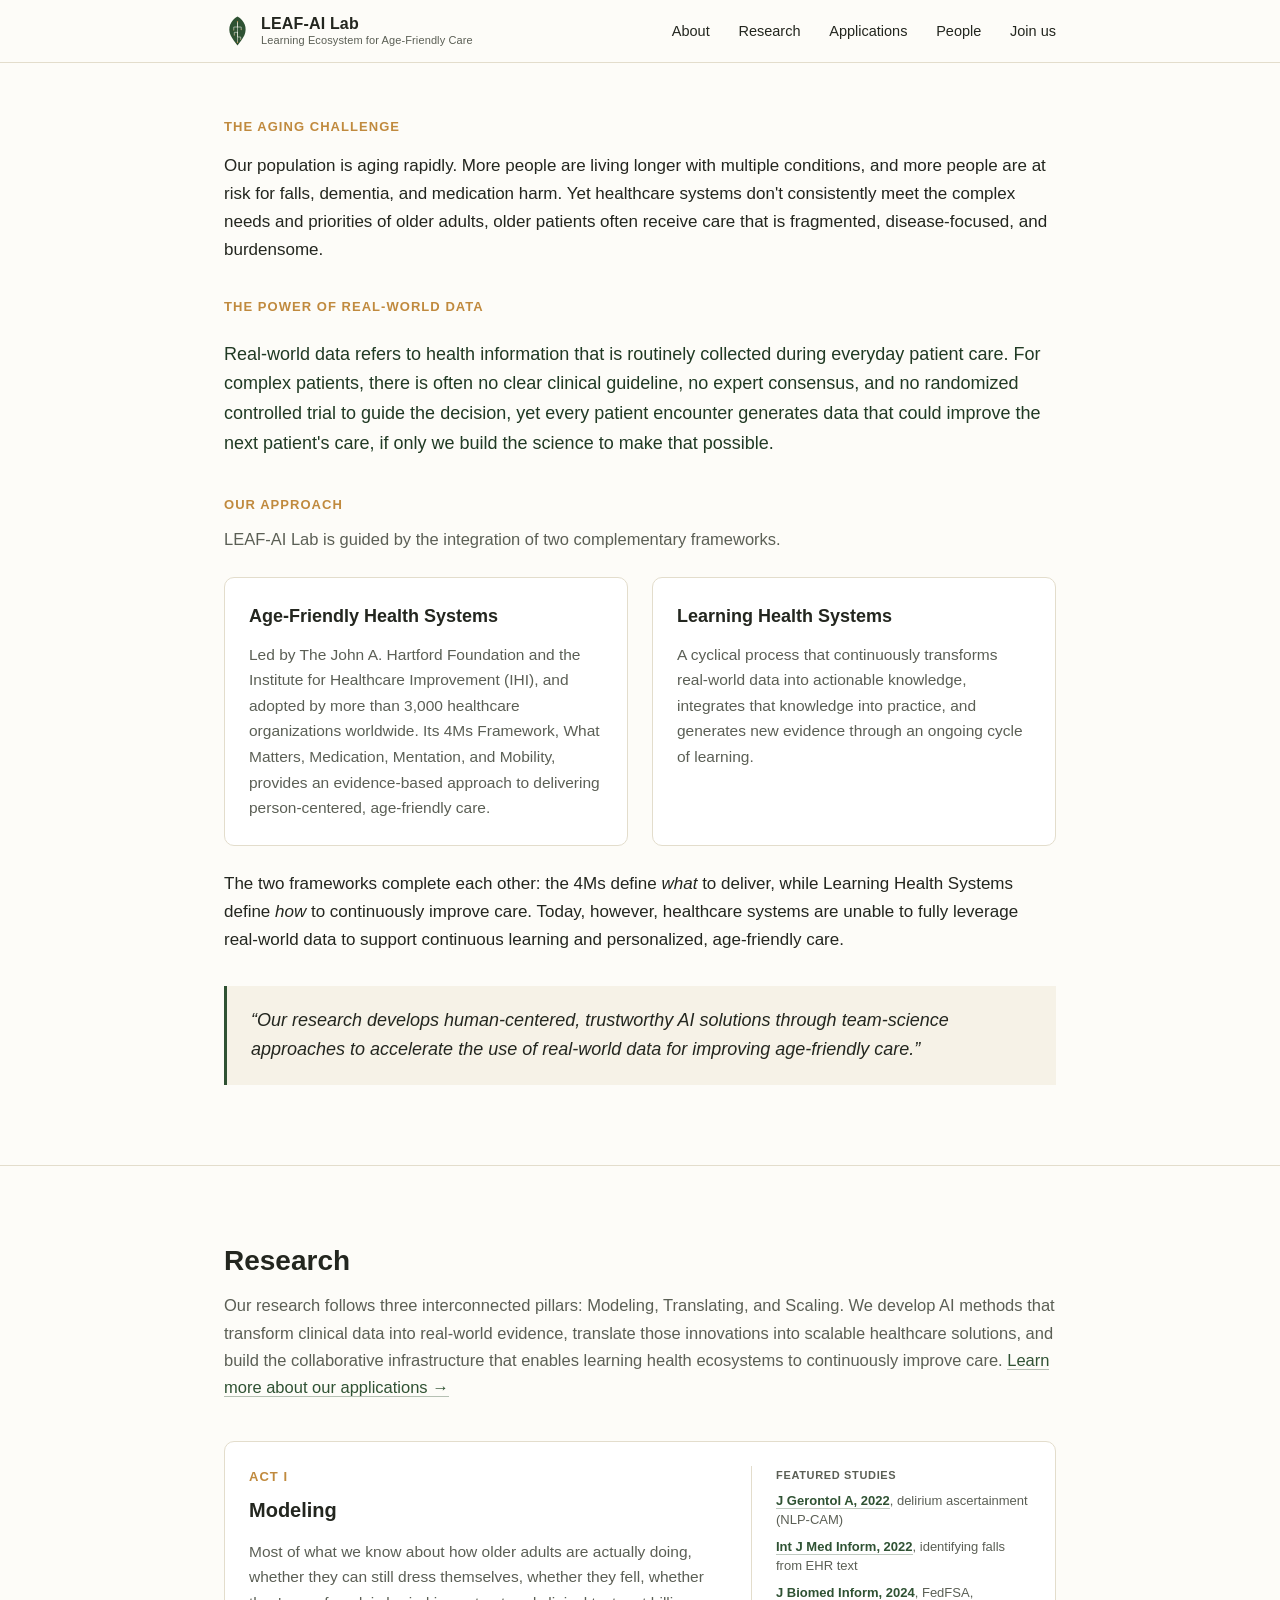
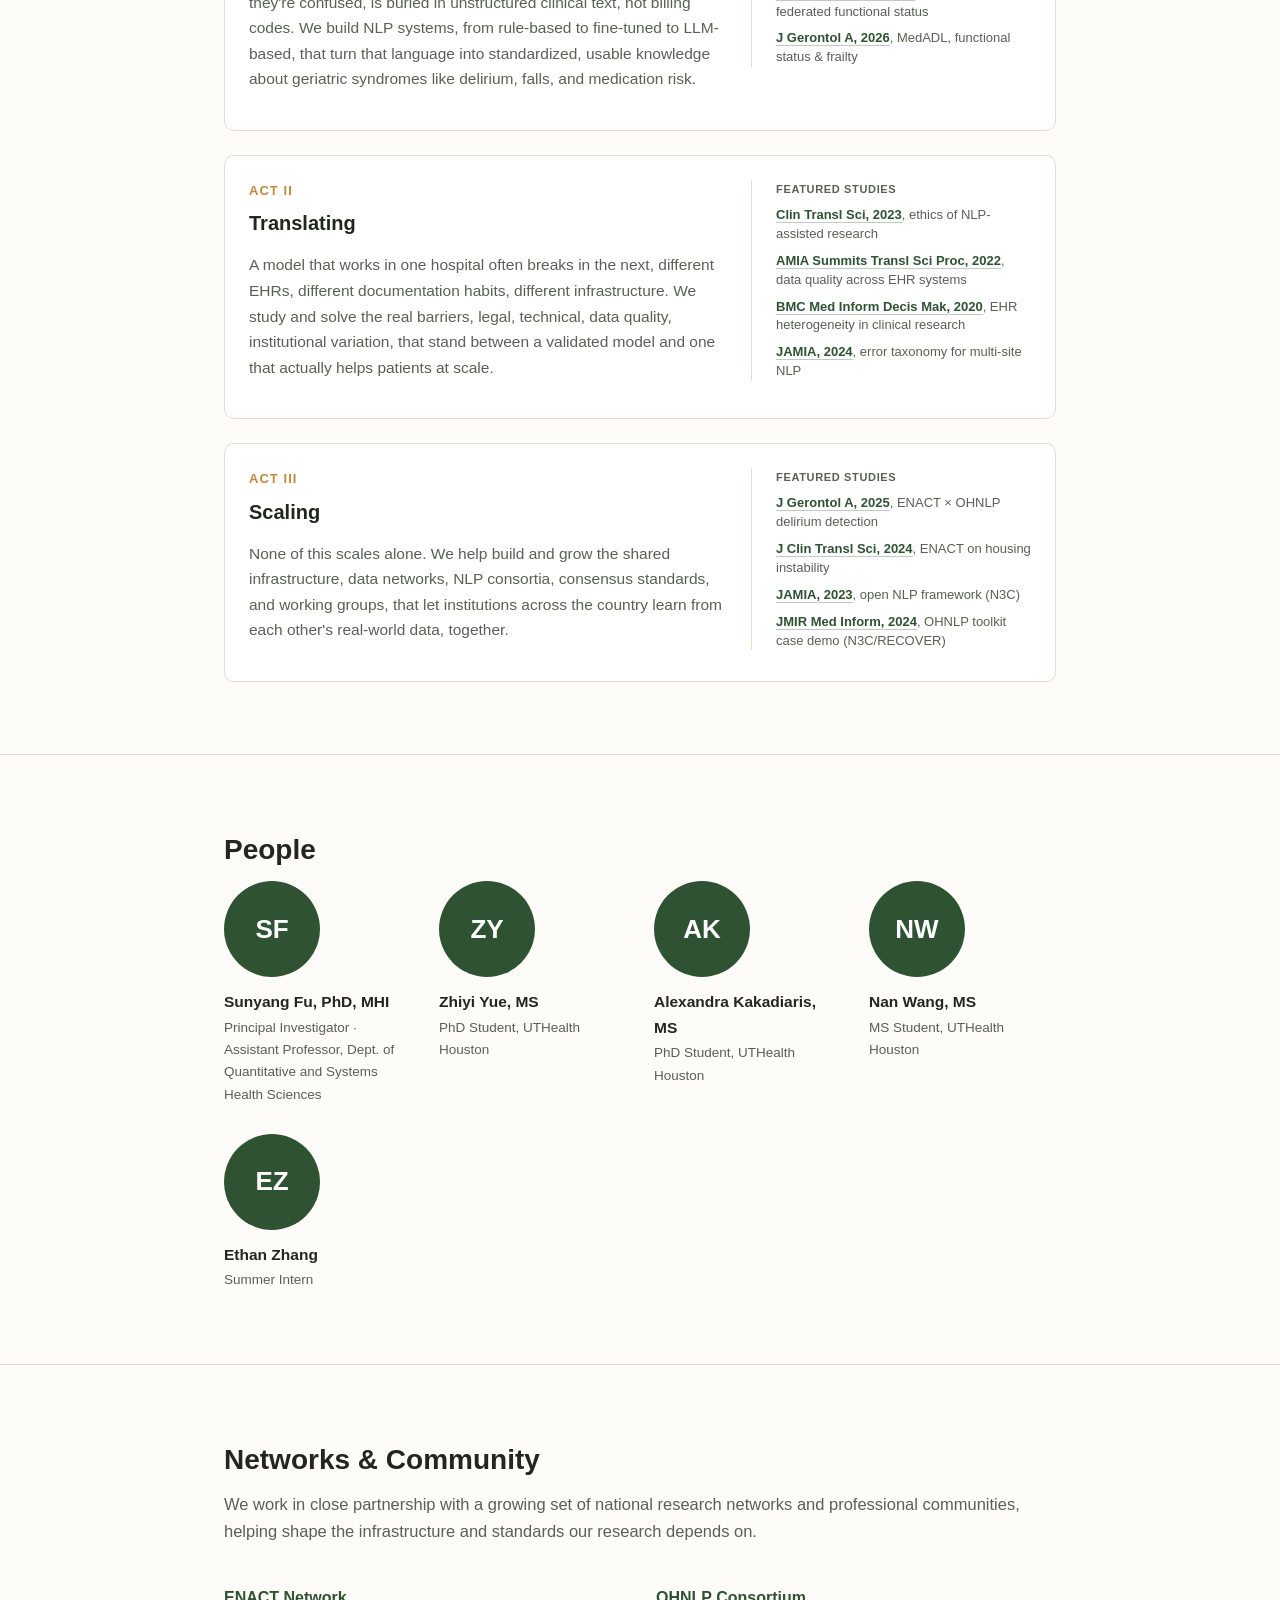
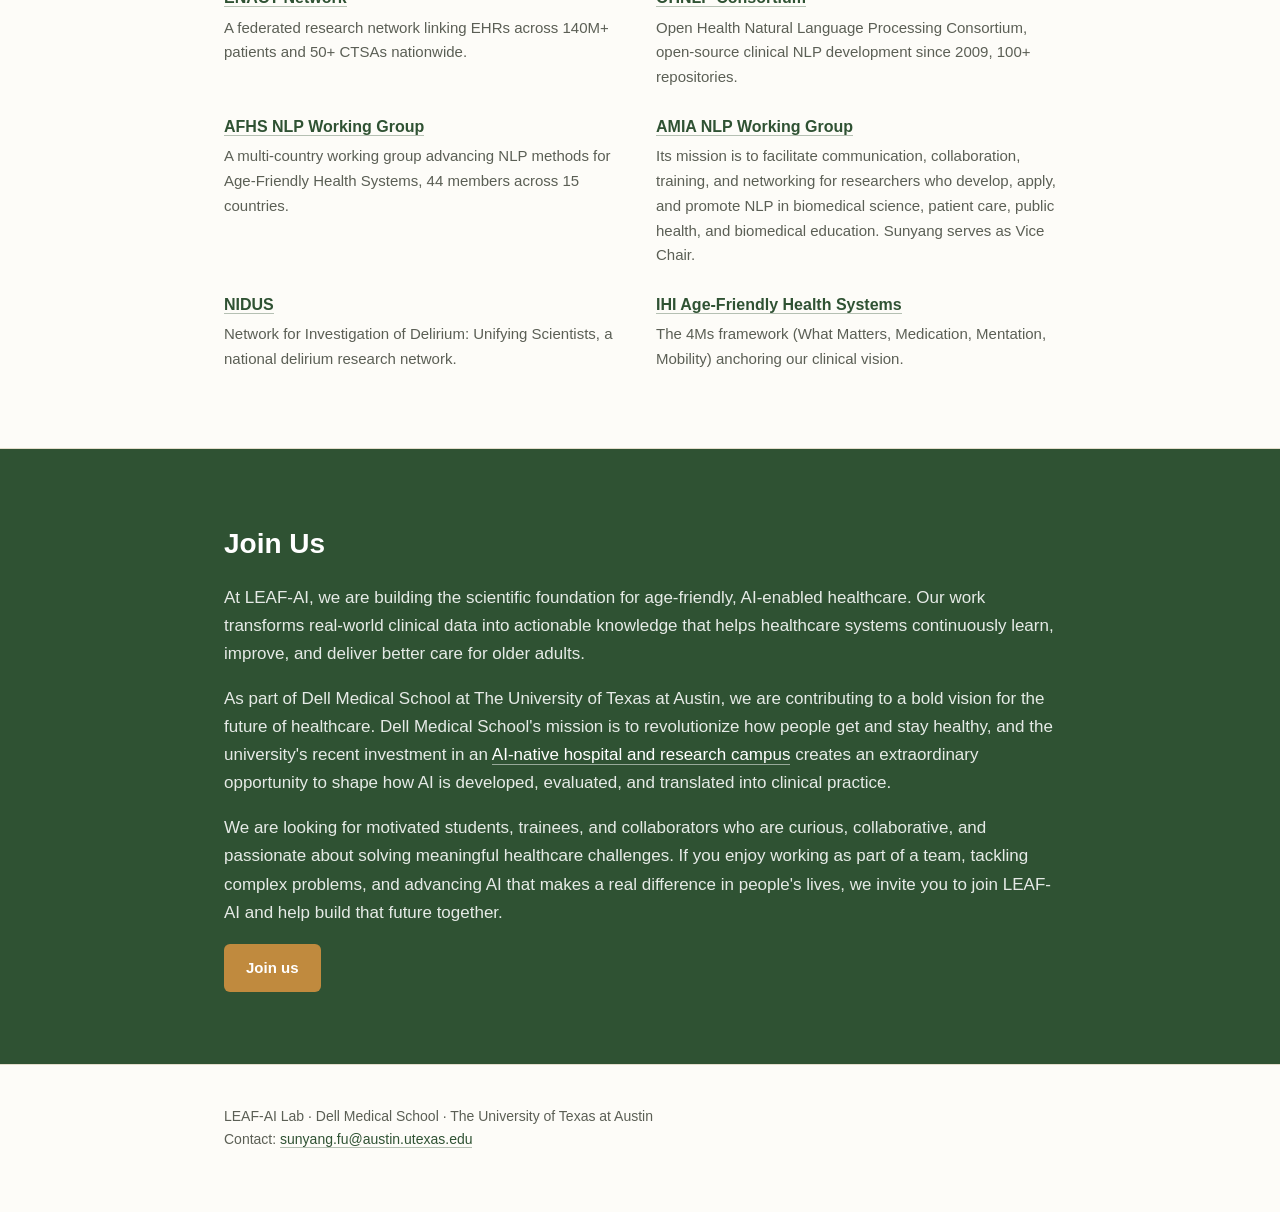
==== docs/index.html @ 0ed89edc "Initial LEAF-AI Lab site" ====
<!DOCTYPE html>
<html lang="en">
<head>
<meta charset="UTF-8">
<meta name="viewport" content="width=device-width, initial-scale=1">
<title>LEAF-AI Lab | Dell Medical School, UT Austin</title>
<meta name="description" content="LEAF-AI Lab (Learning Ecosystem for Age-Friendly Care), Dell Medical School, The University of Texas at Austin. Human-centered, trustworthy AI for real-world, age-friendly care.">
<link rel="icon" type="image/svg+xml" href="logo-circuit-leaf.svg">
<link rel="stylesheet" href="style.css">
</head>
<body>

<header class="site-header" id="top">
  <div class="nav-inner">
    <a class="brand-block" href="#top">
      <img class="brand-icon" src="logo-circuit-leaf.svg" alt="LEAF-AI logo">
      <span class="brand-text">
        <span class="brand-name">LEAF-AI Lab</span>
        <span class="brand-sub">Learning Ecosystem for Age-Friendly Care</span>
      </span>
    </a>
    <nav class="main-nav">
      <a href="#about">About</a>
      <a href="#research">Research</a>
      <a href="applications.html">Applications</a>
      <a href="#people">People</a>
      <a href="#join">Join us</a>
    </nav>
  </div>
</header>

<section id="about">
  <div class="container">
    <h1 class="kicker">The Aging Challenge</h1>
    <p class="narrow-text">Our population is aging rapidly. More people are living longer with multiple conditions, and more people are at risk for falls, dementia, and medication harm. Yet healthcare systems don't consistently meet the complex needs and priorities of older adults, older patients often receive care that is fragmented, disease-focused, and burdensome.</p>

    <div class="kicker">The Power of Real-World Data</div>
    <p class="pull-line">Real-world data refers to health information that is routinely collected during everyday patient care. For complex patients, there is often no clear clinical guideline, no expert consensus, and no randomized controlled trial to guide the decision, yet every patient encounter generates data that could improve the next patient's care, if only we build the science to make that possible.</p>

    <div class="kicker">Our Approach</div>
    <p class="section-intro" style="margin-bottom: 24px;">LEAF-AI Lab is guided by the integration of two complementary frameworks.</p>

    <div class="framework-grid">
      <div class="framework-card">
        <h3>Age-Friendly Health Systems</h3>
        <p>Led by The John A. Hartford Foundation and the Institute for Healthcare Improvement (IHI), and adopted by more than 3,000 healthcare organizations worldwide. Its 4Ms Framework, What Matters, Medication, Mentation, and Mobility, provides an evidence-based approach to delivering person-centered, age-friendly care.</p>
      </div>
      <div class="framework-card">
        <h3>Learning Health Systems</h3>
        <p>A cyclical process that continuously transforms real-world data into actionable knowledge, integrates that knowledge into practice, and generates new evidence through an ongoing cycle of learning.</p>
      </div>
    </div>

    <p style="margin-top: 24px;">The two frameworks complete each other: the 4Ms define <em>what</em> to deliver, while Learning Health Systems define <em>how</em> to continuously improve care. Today, however, healthcare systems are unable to fully leverage real-world data to support continuous learning and personalized, age-friendly care.</p>

    <blockquote class="mission">
      &ldquo;Our research develops human-centered, trustworthy AI solutions through team-science approaches to accelerate the use of real-world data for improving age-friendly care.&rdquo;
    </blockquote>
  </div>
</section>

<section id="research">
  <div class="container">
    <h2>Research</h2>
    <p class="section-intro">Our research follows three interconnected pillars: Modeling, Translating, and Scaling. We develop AI methods that transform clinical data into real-world evidence, translate those innovations into scalable healthcare solutions, and build the collaborative infrastructure that enables learning health ecosystems to continuously improve care. <a href="applications.html">Learn more about our applications &rarr;</a></p>

    <div class="research-grid">
      <div class="research-card">
        <div class="research-content">
          <div class="kicker">Act I</div>
          <h3>Modeling</h3>
          <p>Most of what we know about how older adults are actually doing, whether they can still dress themselves, whether they fell, whether they're confused, is buried in unstructured clinical text, not billing codes. We build NLP systems, from rule-based to fine-tuned to LLM-based, that turn that language into standardized, usable knowledge about geriatric syndromes like delirium, falls, and medication risk.</p>
        </div>
        <div class="research-figure-wrap">
          <div class="featured">
            <div class="featured-label">Featured studies</div>
            <ul>
              <li><a href="https://academic.oup.com/biomedgerontology/article/77/3/524/5943765" target="_blank" rel="noopener">J Gerontol A, 2022</a>, delirium ascertainment (NLP-CAM)</li>
              <li><a href="https://www.sciencedirect.com/science/article/pii/S1386505622000508" target="_blank" rel="noopener">Int J Med Inform, 2022</a>, identifying falls from EHR text</li>
              <li><a href="https://www.sciencedirect.com/science/article/pii/S1532046424000418" target="_blank" rel="noopener">J Biomed Inform, 2024</a>, FedFSA, federated functional status</li>
              <li><a href="https://academic.oup.com/biomedgerontology/article-abstract/81/8/glag154/8704783" target="_blank" rel="noopener">J Gerontol A, 2026</a>, MedADL, functional status &amp; frailty</li>
            </ul>
          </div>
        </div>
      </div>

      <div class="research-card">
        <div class="research-content">
          <div class="kicker">Act II</div>
          <h3>Translating</h3>
          <p>A model that works in one hospital often breaks in the next, different EHRs, different documentation habits, different infrastructure. We study and solve the real barriers, legal, technical, data quality, institutional variation, that stand between a validated model and one that actually helps patients at scale.</p>
        </div>
        <div class="research-figure-wrap">
          <div class="featured">
            <div class="featured-label">Featured studies</div>
            <ul>
              <li><a href="https://ascpt.onlinelibrary.wiley.com/doi/abs/10.1111/cts.13463" target="_blank" rel="noopener">Clin Transl Sci, 2023</a>, ethics of NLP-assisted research</li>
              <li><a href="https://pmc.ncbi.nlm.nih.gov/articles/PMC9285181/" target="_blank" rel="noopener">AMIA Summits Transl Sci Proc, 2022</a>, data quality across EHR systems</li>
              <li><a href="https://link.springer.com/article/10.1186/s12911-020-1072-9" target="_blank" rel="noopener">BMC Med Inform Decis Mak, 2020</a>, EHR heterogeneity in clinical research</li>
              <li><a href="https://academic.oup.com/jamia/article-abstract/31/7/1493/7671274" target="_blank" rel="noopener">JAMIA, 2024</a>, error taxonomy for multi-site NLP</li>
            </ul>
          </div>
        </div>
      </div>

      <div class="research-card">
        <div class="research-content">
          <div class="kicker">Act III</div>
          <h3>Scaling</h3>
          <p>None of this scales alone. We help build and grow the shared infrastructure, data networks, NLP consortia, consensus standards, and working groups, that let institutions across the country learn from each other's real-world data, together.</p>
        </div>
        <div class="research-figure-wrap">
          <div class="featured">
            <div class="featured-label">Featured studies</div>
            <ul>
              <li><a href="https://academic.oup.com/biomedgerontology/article-abstract/80/12/glaf207/8267717" target="_blank" rel="noopener">J Gerontol A, 2025</a>, ENACT &times; OHNLP delirium detection</li>
              <li><a href="https://www.cambridge.org/core/journals/journal-of-clinical-and-translational-science/article/enact-network-is-acting-on-housing-instability-and-the-unhoused-using-the-open-health-natural-language-processing-toolkit/0334D0ED656D604EE79DD2F845448E10" target="_blank" rel="noopener">J Clin Transl Sci, 2024</a>, ENACT on housing instability</li>
              <li><a href="https://academic.oup.com/jamia/article-abstract/30/12/2036/7239870" target="_blank" rel="noopener">JAMIA, 2023</a>, open NLP framework (N3C)</li>
              <li><a href="https://medinform.jmir.org/2024/1/e49997" target="_blank" rel="noopener">JMIR Med Inform, 2024</a>, OHNLP toolkit case demo (N3C/RECOVER)</li>
            </ul>
          </div>
        </div>
      </div>
    </div>
  </div>
</section>

<section id="people">
  <div class="container">
    <h2>People</h2>

    <div class="people-grid">
      <div class="person">
        <div class="avatar">SF</div>
        <div class="name">Sunyang Fu, PhD, MHI</div>
        <div class="role">Principal Investigator &middot; Assistant Professor, Dept. of Quantitative and Systems Health Sciences</div>
      </div>
      <div class="person">
        <div class="avatar">ZY</div>
        <div class="name">Zhiyi Yue, MS</div>
        <div class="role">PhD Student, UTHealth Houston</div>
      </div>
      <div class="person">
        <div class="avatar">AK</div>
        <div class="name">Alexandra Kakadiaris, MS</div>
        <div class="role">PhD Student, UTHealth Houston</div>
      </div>
      <div class="person">
        <div class="avatar">NW</div>
        <div class="name">Nan Wang, MS</div>
        <div class="role">MS Student, UTHealth Houston</div>
      </div>
      <div class="person">
        <div class="avatar">EZ</div>
        <div class="name">Ethan Zhang</div>
        <div class="role">Summer Intern</div>
      </div>
    </div>
  </div>
</section>

<section id="networks">
  <div class="container">
    <h2>Networks &amp; Community</h2>
    <p class="section-intro">We work in close partnership with a growing set of national research networks and professional communities, helping shape the infrastructure and standards our research depends on.</p>

    <div class="network-list">
      <div class="network-item">
        <div class="net-name"><a href="https://enact-network.org/" target="_blank" rel="noopener">ENACT Network</a></div>
        <p>A federated research network linking EHRs across 140M+ patients and 50+ CTSAs nationwide.</p>
      </div>
      <div class="network-item">
        <div class="net-name"><a href="https://ohnlp.org/" target="_blank" rel="noopener">OHNLP Consortium</a></div>
        <p>Open Health Natural Language Processing Consortium, open-source clinical NLP development since 2009, 100+ repositories.</p>
      </div>
      <div class="network-item">
        <div class="net-name"><a href="https://afhsresearchnetwork.ucsf.edu/age-friendly-health-systems-research-network" target="_blank" rel="noopener">AFHS NLP Working Group</a></div>
        <p>A multi-country working group advancing NLP methods for Age-Friendly Health Systems, 44 members across 15 countries.</p>
      </div>
      <div class="network-item">
        <div class="net-name"><a href="https://amia.org/community/working-groups/natural-language-processing" target="_blank" rel="noopener">AMIA NLP Working Group</a></div>
        <p>Its mission is to facilitate communication, collaboration, training, and networking for researchers who develop, apply, and promote NLP in biomedical science, patient care, public health, and biomedical education. Sunyang serves as Vice Chair.</p>
      </div>
      <div class="network-item">
        <div class="net-name"><a href="https://deliriumnetwork.org/" target="_blank" rel="noopener">NIDUS</a></div>
        <p>Network for Investigation of Delirium: Unifying Scientists, a national delirium research network.</p>
      </div>
      <div class="network-item">
        <div class="net-name"><a href="https://www.ihi.org/networks/initiatives/age-friendly-health-systems" target="_blank" rel="noopener">IHI Age-Friendly Health Systems</a></div>
        <p>The 4Ms framework (What Matters, Medication, Mentation, Mobility) anchoring our clinical vision.</p>
      </div>
    </div>
  </div>
</section>

<section class="closing" id="join">
  <div class="container">
    <h2>Join Us</h2>
    <p>At LEAF-AI, we are building the scientific foundation for age-friendly, AI-enabled healthcare. Our work transforms real-world clinical data into actionable knowledge that helps healthcare systems continuously learn, improve, and deliver better care for older adults.</p>
    <p>As part of Dell Medical School at The University of Texas at Austin, we are contributing to a bold vision for the future of healthcare. Dell Medical School's mission is to revolutionize how people get and stay healthy, and the university's recent investment in an <a href="https://hitconsultant.net/2026/04/21/ut-austin-dell-medical-center-ai-native-hospital-750m-gift/" target="_blank" rel="noopener">AI-native hospital and research campus</a> creates an extraordinary opportunity to shape how AI is developed, evaluated, and translated into clinical practice.</p>
    <p>We are looking for motivated students, trainees, and collaborators who are curious, collaborative, and passionate about solving meaningful healthcare challenges. If you enjoy working as part of a team, tackling complex problems, and advancing AI that makes a real difference in people's lives, we invite you to join LEAF-AI and help build that future together.</p>
    <div class="cta-row">
      <a class="btn btn-primary" href="mailto:sunyang.fu@austin.utexas.edu">Join us</a>
    </div>
  </div>
</section>

<footer>
  <div class="container foot-row">
    <div>LEAF-AI Lab &middot; Dell Medical School &middot; The University of Texas at Austin<br>Contact: <a href="mailto:sunyang.fu@austin.utexas.edu">sunyang.fu@austin.utexas.edu</a></div>
  </div>
</footer>

</body>
</html>
---- docs/style.css ----
:root {
  --bg: #FDFCF8;
  --bg-alt: #F6F2E7;
  --text: #23261F;
  --text-muted: #5B5F55;
  --forest: #2F5233;
  --forest-dark: #203A24;
  --amber: #C08A3E;
  --line: #E3DDCC;
  --max-w: 880px;
  --font: -apple-system, BlinkMacSystemFont, "Inter", "Segoe UI", Helvetica, Arial, sans-serif;
}

* { box-sizing: border-box; }

html { scroll-behavior: smooth; }

body {
  margin: 0;
  font-family: var(--font);
  color: var(--text);
  background: var(--bg);
  line-height: 1.65;
  font-size: 17px;
}

a {
  color: var(--forest);
  text-decoration: none;
  border-bottom: 1px solid rgba(47, 82, 51, 0.35);
}

a:hover { border-bottom-color: var(--forest); }

.container {
  max-width: var(--max-w);
  margin: 0 auto;
  padding: 0 24px;
}

/* Nav */
header.site-header {
  position: sticky;
  top: 0;
  background: rgba(253, 252, 248, 0.92);
  backdrop-filter: blur(6px);
  border-bottom: 1px solid var(--line);
  z-index: 10;
}

.nav-inner {
  max-width: var(--max-w);
  margin: 0 auto;
  padding: 14px 24px;
  display: flex;
  align-items: center;
  justify-content: space-between;
}

.brand-block {
  display: flex;
  align-items: center;
  gap: 10px;
  color: var(--text);
  border-bottom: none;
}

.brand-icon { height: 32px; width: auto; display: block; flex-shrink: 0; }

.brand-text {
  display: flex;
  flex-direction: column;
  align-items: flex-start;
  line-height: 1.25;
}

.brand-name { font-weight: 700; font-size: 16px; letter-spacing: 0.01em; }

.brand-sub {
  font-size: 11px;
  font-weight: 500;
  color: var(--text-muted);
  letter-spacing: 0.01em;
}

@media (max-width: 640px) {
  .brand-sub { display: none; }
}

nav.main-nav a {
  margin-left: 24px;
  font-size: 14.5px;
  font-weight: 500;
  color: var(--text);
  border-bottom: none;
}

nav.main-nav a:hover { color: var(--forest); }

h1 {
  font-size: 40px;
  line-height: 1.25;
  margin: 0 0 20px;
  font-weight: 700;
  color: var(--text);
  max-width: 720px;
}

blockquote.mission {
  margin: 32px 0 8px;
  padding: 20px 24px;
  border-left: 3px solid var(--forest);
  background: var(--bg-alt);
  font-size: 18px;
  font-style: italic;
  color: var(--text);
}

/* Generic section kicker (reused everywhere: About, Research cards, Applications) */
.kicker {
  font-size: 13px;
  font-weight: 700;
  letter-spacing: 0.08em;
  text-transform: uppercase;
  color: var(--amber);
  margin: 0 0 10px;
}

#about .kicker { margin: 32px 0 10px; }
#about .kicker:first-child { margin-top: 0; }

.pull-line {
  font-size: 18px;
  color: var(--forest-dark);
  padding: 4px 0;
  margin: 18px 0 0;
}

.framework-grid {
  display: grid;
  grid-template-columns: repeat(2, 1fr);
  gap: 24px;
  margin-top: 8px;
}

@media (max-width: 780px) {
  .framework-grid { grid-template-columns: 1fr; }
}

.framework-card {
  background: #fff;
  border: 1px solid var(--line);
  border-radius: 10px;
  padding: 24px;
}

.framework-card h3 { margin: 0 0 10px; font-size: 18px; }
.framework-card p { margin: 0; font-size: 15.5px; color: var(--text-muted); }

.cta-row { display: flex; gap: 16px; flex-wrap: wrap; margin-top: 8px; }

.btn {
  display: inline-block;
  padding: 12px 22px;
  border-radius: 6px;
  font-weight: 600;
  font-size: 15px;
  border-bottom: none;
}

.btn-primary { background: var(--forest); color: #fff; }
.btn-primary:hover { background: var(--forest-dark); }

.btn-secondary {
  background: transparent;
  color: var(--forest);
  border: 1px solid var(--forest);
}
.btn-secondary:hover { background: var(--bg-alt); }

/* Sections */
section { padding: 72px 0; border-top: 1px solid var(--line); }
section#about,
section#applications-intro { border-top: none; padding-top: 56px; }

section#applications-intro { padding-bottom: 0; }
section#applications { padding-top: 40px; }

/* Applications page showcases */
.showcase-grid {
  display: flex;
  flex-direction: column;
  gap: 32px;
}

.showcase-card {
  background: #fff;
  border: 1px solid var(--line);
  border-radius: 10px;
  padding: 32px;
}

.showcase-card h3 { margin: 0 0 20px; font-size: 22px; }

.showcase-figure {
  display: block;
  width: 100%;
  max-width: 640px;
  margin: 0 auto 20px;
  border-radius: 8px;
}

.showcase-caption {
  color: var(--text-muted);
  font-size: 15.5px;
  max-width: 640px;
  margin: 0 auto;
}

h2 {
  font-size: 28px;
  margin: 0 0 8px;
  font-weight: 700;
}

.section-intro {
  color: var(--text-muted);
  margin: 0 0 40px;
  font-size: 16.5px;
}

/* Research section: each act is a full-width row, text left / featured studies right.
   Uses the same container width as every other section (var(--max-w)) so
   all section edges line up down the page. */
.research-grid {
  display: flex;
  flex-direction: column;
  gap: 24px;
}

.research-card {
  background: #fff;
  border: 1px solid var(--line);
  border-radius: 10px;
  padding: 24px;
  display: flex;
  align-items: flex-start;
  gap: 24px;
}

@media (max-width: 720px) {
  .research-card { flex-direction: column; }
}

.research-content { flex: 1 1 auto; min-width: 0; }

.research-figure-wrap {
  flex: 0 0 280px;
  width: 280px;
  padding-left: 24px;
  border-left: 1px solid var(--line);
}

@media (max-width: 720px) {
  .research-figure-wrap {
    width: 100%;
    flex-basis: auto;
    padding-left: 0;
    border-left: none;
    border-top: 1px solid var(--line);
    padding-top: 16px;
  }
}

.research-card .kicker { margin-bottom: 6px; }

.research-card h3 {
  margin: 0 0 12px;
  font-size: 20px;
}

.research-card p {
  color: var(--text-muted);
  font-size: 15.5px;
  margin: 0 0 14px;
}

.research-card .featured {
  font-size: 13px;
  color: var(--text-muted);
}

.featured-label {
  font-weight: 700;
  letter-spacing: 0.06em;
  text-transform: uppercase;
  font-size: 11px;
  color: var(--text-muted);
  margin-bottom: 8px;
}

.research-card .featured ul {
  list-style: none;
  margin: 0;
  padding: 0;
}

.research-card .featured li {
  margin-bottom: 8px;
  line-height: 1.45;
}
.research-card .featured li:last-child { margin-bottom: 0; }

.research-card .featured a { color: var(--forest); font-weight: 600; border-bottom-color: rgba(47,82,51,0.3); }

/* People */
.people-grid {
  display: grid;
  grid-template-columns: repeat(auto-fill, minmax(150px, 1fr));
  gap: 28px;
  margin-top: 8px;
}

.person {
  text-align: left;
}

.avatar {
  width: 96px;
  height: 96px;
  border-radius: 50%;
  background: var(--forest);
  color: #fff;
  display: flex;
  align-items: center;
  justify-content: center;
  font-weight: 700;
  font-size: 26px;
  margin-bottom: 12px;
}

.person .name { font-weight: 600; font-size: 15.5px; margin-bottom: 2px; }
.person .role { font-size: 13.5px; color: var(--text-muted); }

/* Networks */
.network-list {
  display: grid;
  grid-template-columns: repeat(2, 1fr);
  gap: 20px 32px;
}

@media (max-width: 780px) {
  .network-list { grid-template-columns: 1fr; }
}

.network-item { padding-bottom: 4px; }
.network-item .net-name { font-weight: 600; font-size: 16px; }
.network-item p { margin: 4px 0 0; color: var(--text-muted); font-size: 15px; }

/* Closing / Dell alignment */
section.closing {
  background: var(--forest);
  color: #fff;
}

section.closing h2 { color: #fff; }
section.closing p { color: rgba(255,255,255,0.88); font-size: 17px; }
section.closing a { color: #fff; border-bottom-color: rgba(255,255,255,0.5); }
section.closing .btn-primary { background: var(--amber); }
section.closing .btn-primary:hover { background: #a8752f; }

/* Footer */
footer {
  padding: 40px 0 60px;
  border-top: 1px solid var(--line);
  font-size: 14px;
  color: var(--text-muted);
}

footer .foot-row {
  display: flex;
  align-items: center;
  flex-wrap: wrap;
  gap: 12px;
}
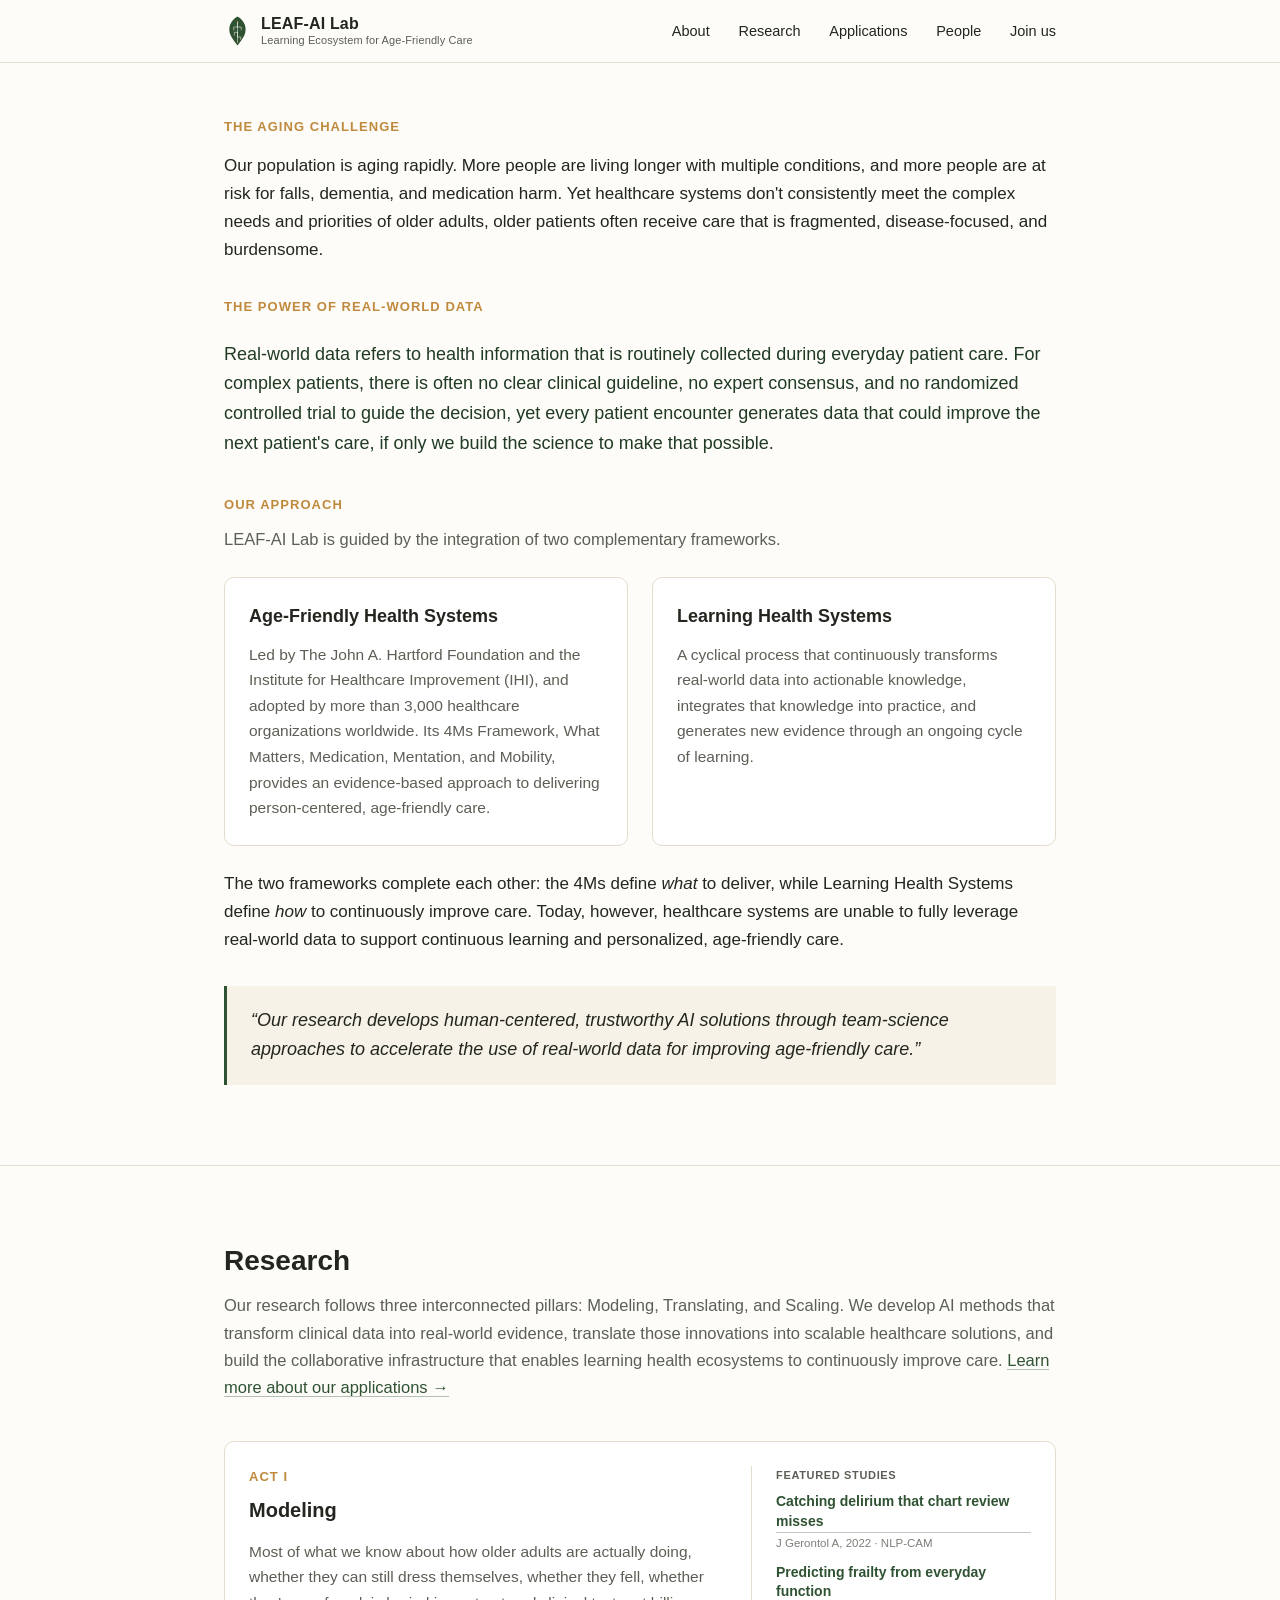
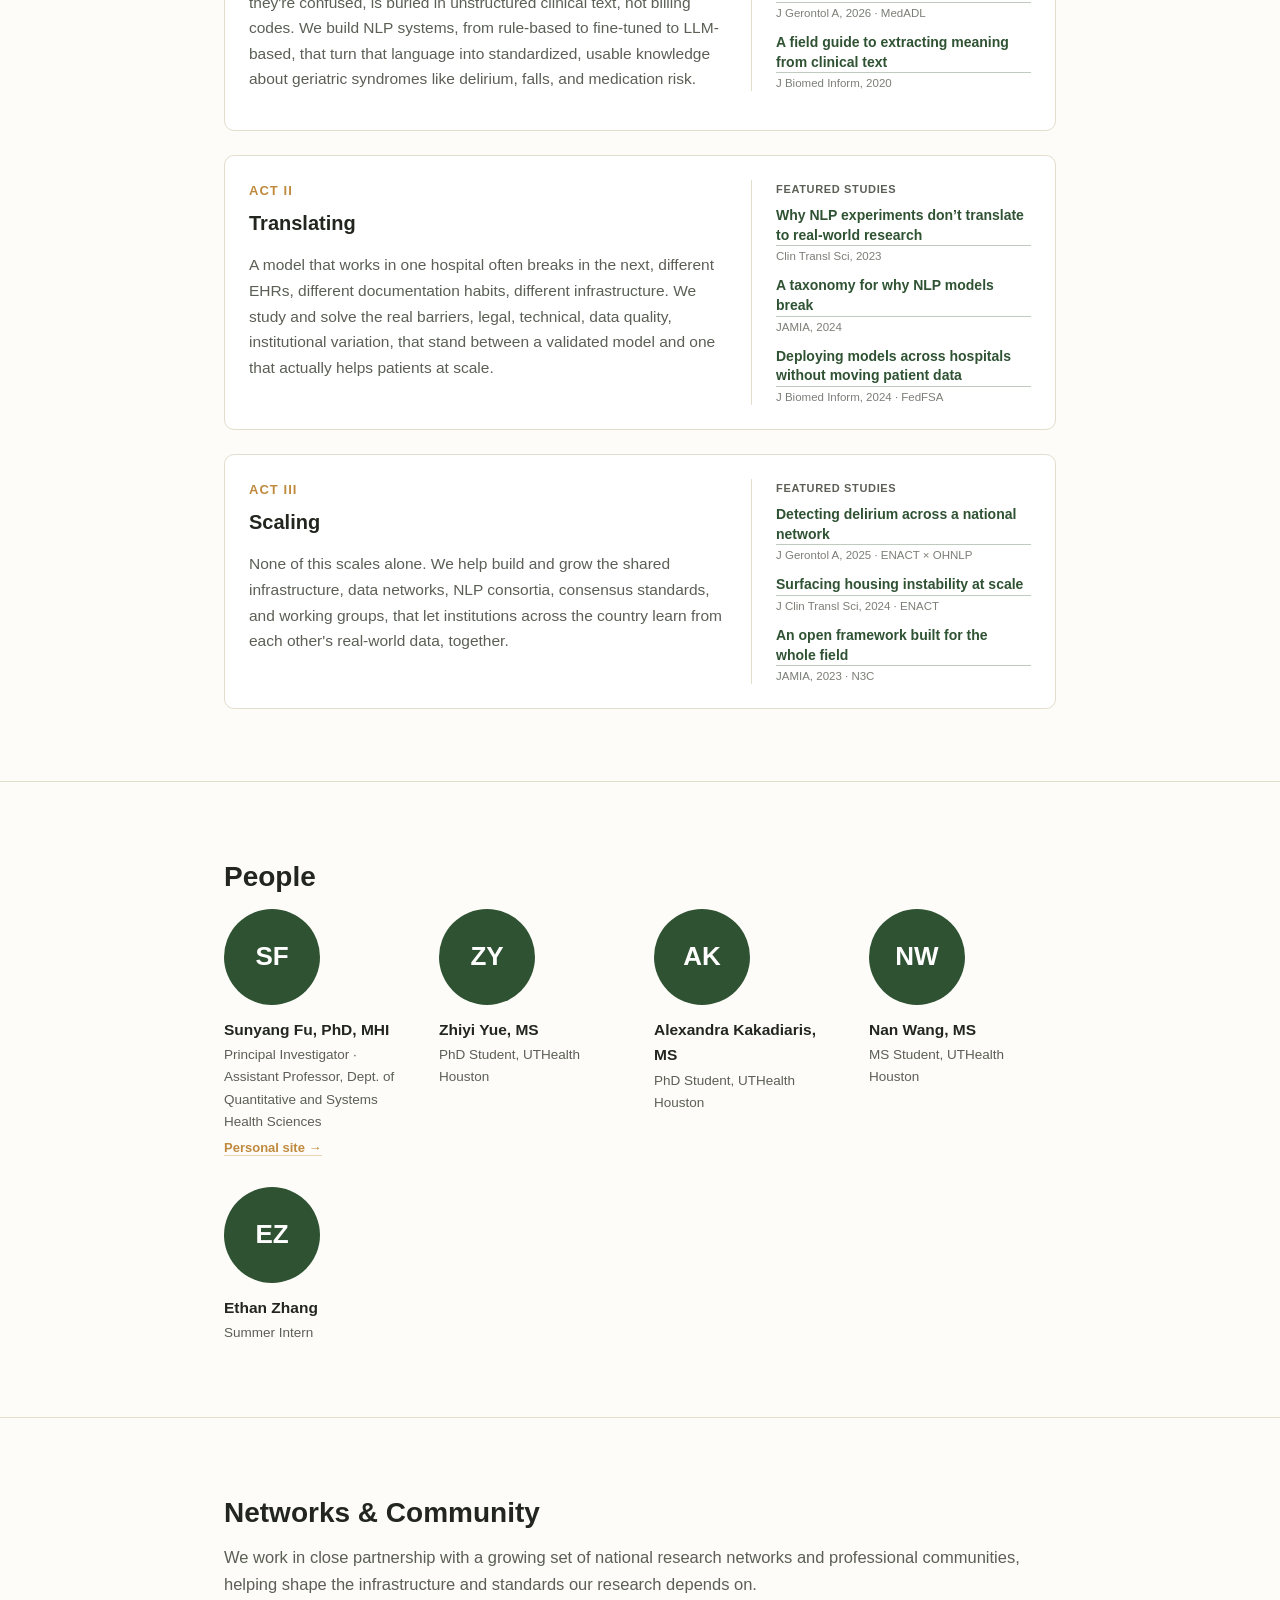
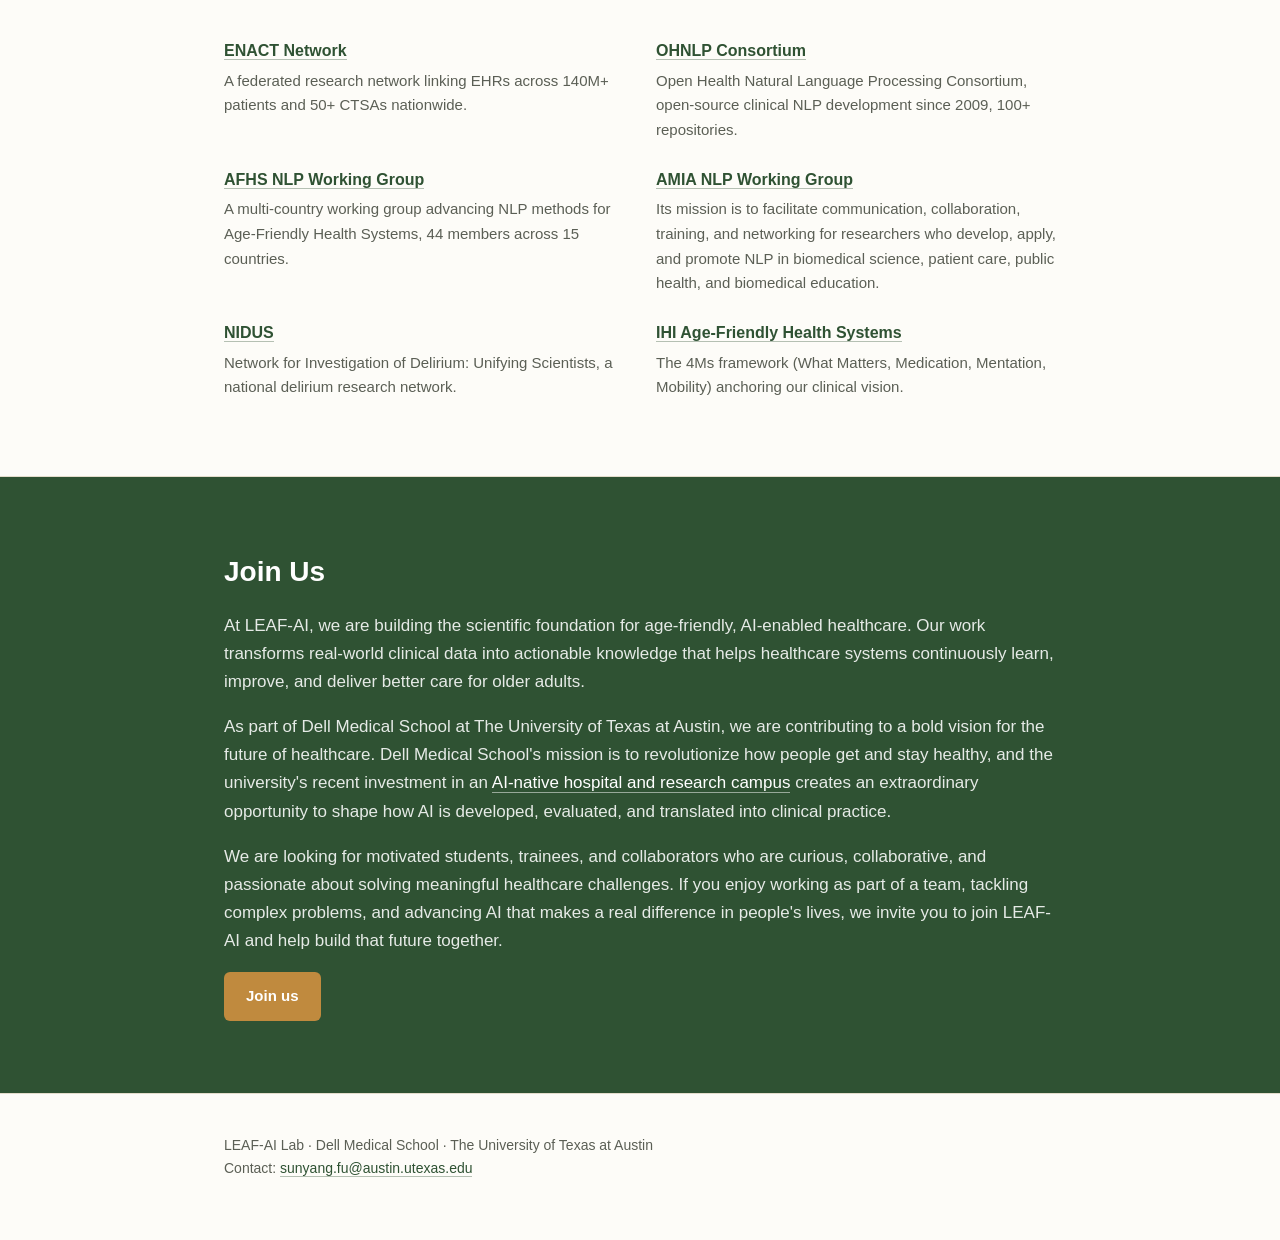
==== commit e82dec33: "updated index" ====
--- a/docs/index.html
+++ b/docs/index.html
@@ -3,10 +3,55 @@
 <head>
 <meta charset="UTF-8">
 <meta name="viewport" content="width=device-width, initial-scale=1">
-<title>LEAF-AI Lab | Dell Medical School, UT Austin</title>
+<title>LEAF-AI Lab</title>
 <meta name="description" content="LEAF-AI Lab (Learning Ecosystem for Age-Friendly Care), Dell Medical School, The University of Texas at Austin. Human-centered, trustworthy AI for real-world, age-friendly care.">
+<meta name="robots" content="index, follow">
+<link rel="canonical" href="https://leaf-ai-lab.com/">
+
+<meta property="og:type" content="website">
+<meta property="og:site_name" content="LEAF-AI Lab">
+<meta property="og:title" content="LEAF-AI Lab | Dell Medical School, UT Austin">
+<meta property="og:description" content="Learning Ecosystem for Age-Friendly Care: human-centered, trustworthy AI that turns real-world clinical data into better care for older adults.">
+<meta property="og:url" content="https://leaf-ai-lab.com/">
+<meta property="og:image" content="https://leaf-ai-lab.com/og-image.png">
+<meta property="og:image:width" content="1200">
+<meta property="og:image:height" content="630">
+
+<meta name="twitter:card" content="summary_large_image">
+<meta name="twitter:title" content="LEAF-AI Lab | Dell Medical School, UT Austin">
+<meta name="twitter:description" content="Learning Ecosystem for Age-Friendly Care: human-centered, trustworthy AI that turns real-world clinical data into better care for older adults.">
+<meta name="twitter:image" content="https://leaf-ai-lab.com/og-image.png">
+
 <link rel="icon" type="image/svg+xml" href="logo-circuit-leaf.svg">
 <link rel="stylesheet" href="style.css">
+
+<script type="application/ld+json">
+{
+  "@context": "https://schema.org",
+  "@type": "Organization",
+  "name": "LEAF-AI Lab",
+  "alternateName": "Learning Ecosystem for Age-Friendly Care",
+  "url": "https://leaf-ai-lab.com/",
+  "logo": "https://leaf-ai-lab.com/logo-circuit-leaf.svg",
+  "description": "LEAF-AI Lab develops human-centered, trustworthy AI solutions through team-science approaches to accelerate the use of real-world data for improving age-friendly care.",
+  "parentOrganization": {
+    "@type": "CollegeOrUniversity",
+    "name": "Dell Medical School, The University of Texas at Austin",
+    "url": "https://dellmed.utexas.edu/"
+  },
+  "founder": {
+    "@type": "Person",
+    "name": "Sunyang Fu",
+    "url": "https://sunyangfu.com/",
+    "sameAs": [
+      "https://scholar.google.com/citations?user=PUp9U5UAAAAJ&hl=en",
+      "https://twitter.com/SunyangF",
+      "https://www.linkedin.com/in/sunyangfu",
+      "https://github.com/sunyangfu"
+    ]
+  }
+}
+</script>
 </head>
 <body>
 
@@ -75,10 +120,9 @@
           <div class="featured">
             <div class="featured-label">Featured studies</div>
             <ul>
-              <li><a href="https://academic.oup.com/biomedgerontology/article/77/3/524/5943765" target="_blank" rel="noopener">J Gerontol A, 2022</a>, delirium ascertainment (NLP-CAM)</li>
-              <li><a href="https://www.sciencedirect.com/science/article/pii/S1386505622000508" target="_blank" rel="noopener">Int J Med Inform, 2022</a>, identifying falls from EHR text</li>
-              <li><a href="https://www.sciencedirect.com/science/article/pii/S1532046424000418" target="_blank" rel="noopener">J Biomed Inform, 2024</a>, FedFSA, federated functional status</li>
-              <li><a href="https://academic.oup.com/biomedgerontology/article-abstract/81/8/glag154/8704783" target="_blank" rel="noopener">J Gerontol A, 2026</a>, MedADL, functional status &amp; frailty</li>
+              <li><a href="https://academic.oup.com/biomedgerontology/article/77/3/524/5943765" target="_blank" rel="noopener">Catching delirium that chart review misses</a><span class="cite">J Gerontol A, 2022 &middot; NLP-CAM</span></li>
+              <li><a href="https://academic.oup.com/biomedgerontology/article-abstract/81/8/glag154/8704783" target="_blank" rel="noopener">Predicting frailty from everyday function</a><span class="cite">J Gerontol A, 2026 &middot; MedADL</span></li>
+              <li><a href="https://www.sciencedirect.com/science/article/pii/S1532046420301544" target="_blank" rel="noopener">A field guide to extracting meaning from clinical text</a><span class="cite">J Biomed Inform, 2020</span></li>
             </ul>
           </div>
         </div>
@@ -94,10 +138,9 @@
           <div class="featured">
             <div class="featured-label">Featured studies</div>
             <ul>
-              <li><a href="https://ascpt.onlinelibrary.wiley.com/doi/abs/10.1111/cts.13463" target="_blank" rel="noopener">Clin Transl Sci, 2023</a>, ethics of NLP-assisted research</li>
-              <li><a href="https://pmc.ncbi.nlm.nih.gov/articles/PMC9285181/" target="_blank" rel="noopener">AMIA Summits Transl Sci Proc, 2022</a>, data quality across EHR systems</li>
-              <li><a href="https://link.springer.com/article/10.1186/s12911-020-1072-9" target="_blank" rel="noopener">BMC Med Inform Decis Mak, 2020</a>, EHR heterogeneity in clinical research</li>
-              <li><a href="https://academic.oup.com/jamia/article-abstract/31/7/1493/7671274" target="_blank" rel="noopener">JAMIA, 2024</a>, error taxonomy for multi-site NLP</li>
+              <li><a href="https://ascpt.onlinelibrary.wiley.com/doi/abs/10.1111/cts.13463" target="_blank" rel="noopener">Why NLP experiments don&rsquo;t translate to real-world research</a><span class="cite">Clin Transl Sci, 2023</span></li>
+              <li><a href="https://academic.oup.com/jamia/article-abstract/31/7/1493/7671274" target="_blank" rel="noopener">A taxonomy for why NLP models break</a><span class="cite">JAMIA, 2024</span></li>
+              <li><a href="https://www.sciencedirect.com/science/article/pii/S1532046424000418" target="_blank" rel="noopener">Deploying models across hospitals without moving patient data</a><span class="cite">J Biomed Inform, 2024 &middot; FedFSA</span></li>
             </ul>
           </div>
         </div>
@@ -113,10 +156,9 @@
           <div class="featured">
             <div class="featured-label">Featured studies</div>
             <ul>
-              <li><a href="https://academic.oup.com/biomedgerontology/article-abstract/80/12/glaf207/8267717" target="_blank" rel="noopener">J Gerontol A, 2025</a>, ENACT &times; OHNLP delirium detection</li>
-              <li><a href="https://www.cambridge.org/core/journals/journal-of-clinical-and-translational-science/article/enact-network-is-acting-on-housing-instability-and-the-unhoused-using-the-open-health-natural-language-processing-toolkit/0334D0ED656D604EE79DD2F845448E10" target="_blank" rel="noopener">J Clin Transl Sci, 2024</a>, ENACT on housing instability</li>
-              <li><a href="https://academic.oup.com/jamia/article-abstract/30/12/2036/7239870" target="_blank" rel="noopener">JAMIA, 2023</a>, open NLP framework (N3C)</li>
-              <li><a href="https://medinform.jmir.org/2024/1/e49997" target="_blank" rel="noopener">JMIR Med Inform, 2024</a>, OHNLP toolkit case demo (N3C/RECOVER)</li>
+              <li><a href="https://academic.oup.com/biomedgerontology/article-abstract/80/12/glaf207/8267717" target="_blank" rel="noopener">Detecting delirium across a national network</a><span class="cite">J Gerontol A, 2025 &middot; ENACT &times; OHNLP</span></li>
+              <li><a href="https://www.cambridge.org/core/journals/journal-of-clinical-and-translational-science/article/enact-network-is-acting-on-housing-instability-and-the-unhoused-using-the-open-health-natural-language-processing-toolkit/0334D0ED656D604EE79DD2F845448E10" target="_blank" rel="noopener">Surfacing housing instability at scale</a><span class="cite">J Clin Transl Sci, 2024 &middot; ENACT</span></li>
+              <li><a href="https://academic.oup.com/jamia/article-abstract/30/12/2036/7239870" target="_blank" rel="noopener">An open framework built for the whole field</a><span class="cite">JAMIA, 2023 &middot; N3C</span></li>
             </ul>
           </div>
         </div>
@@ -134,6 +176,7 @@
         <div class="avatar">SF</div>
         <div class="name">Sunyang Fu, PhD, MHI</div>
         <div class="role">Principal Investigator &middot; Assistant Professor, Dept. of Quantitative and Systems Health Sciences</div>
+        <div class="person-link"><a href="https://sunyangfu.com/" target="_blank" rel="noopener">Personal site &rarr;</a></div>
       </div>
       <div class="person">
         <div class="avatar">ZY</div>
@@ -179,7 +222,7 @@
       </div>
       <div class="network-item">
         <div class="net-name"><a href="https://amia.org/community/working-groups/natural-language-processing" target="_blank" rel="noopener">AMIA NLP Working Group</a></div>
-        <p>Its mission is to facilitate communication, collaboration, training, and networking for researchers who develop, apply, and promote NLP in biomedical science, patient care, public health, and biomedical education. Sunyang serves as Vice Chair.</p>
+        <p>Its mission is to facilitate communication, collaboration, training, and networking for researchers who develop, apply, and promote NLP in biomedical science, patient care, public health, and biomedical education.</p>
       </div>
       <div class="network-item">
         <div class="net-name"><a href="https://deliriumnetwork.org/" target="_blank" rel="noopener">NIDUS</a></div>
--- a/docs/style.css
+++ b/docs/style.css
@@ -306,12 +306,26 @@
 }
 
 .research-card .featured li {
-  margin-bottom: 8px;
-  line-height: 1.45;
+  margin-bottom: 12px;
+  line-height: 1.4;
 }
 .research-card .featured li:last-child { margin-bottom: 0; }
 
-.research-card .featured a { color: var(--forest); font-weight: 600; border-bottom-color: rgba(47,82,51,0.3); }
+.research-card .featured a {
+  display: block;
+  color: var(--forest);
+  font-weight: 600;
+  font-size: 14px;
+  border-bottom-color: rgba(47,82,51,0.3);
+}
+
+.research-card .featured .cite {
+  display: block;
+  font-size: 11.5px;
+  color: var(--text-muted);
+  opacity: 0.8;
+  margin-top: 2px;
+}
 
 /* People */
 .people-grid {
@@ -341,6 +355,8 @@
 
 .person .name { font-weight: 600; font-size: 15.5px; margin-bottom: 2px; }
 .person .role { font-size: 13.5px; color: var(--text-muted); }
+.person-link { font-size: 13px; margin-top: 4px; }
+.person-link a { color: var(--amber); font-weight: 600; border-bottom-color: rgba(192,138,62,0.35); }
 
 /* Networks */
 .network-list {
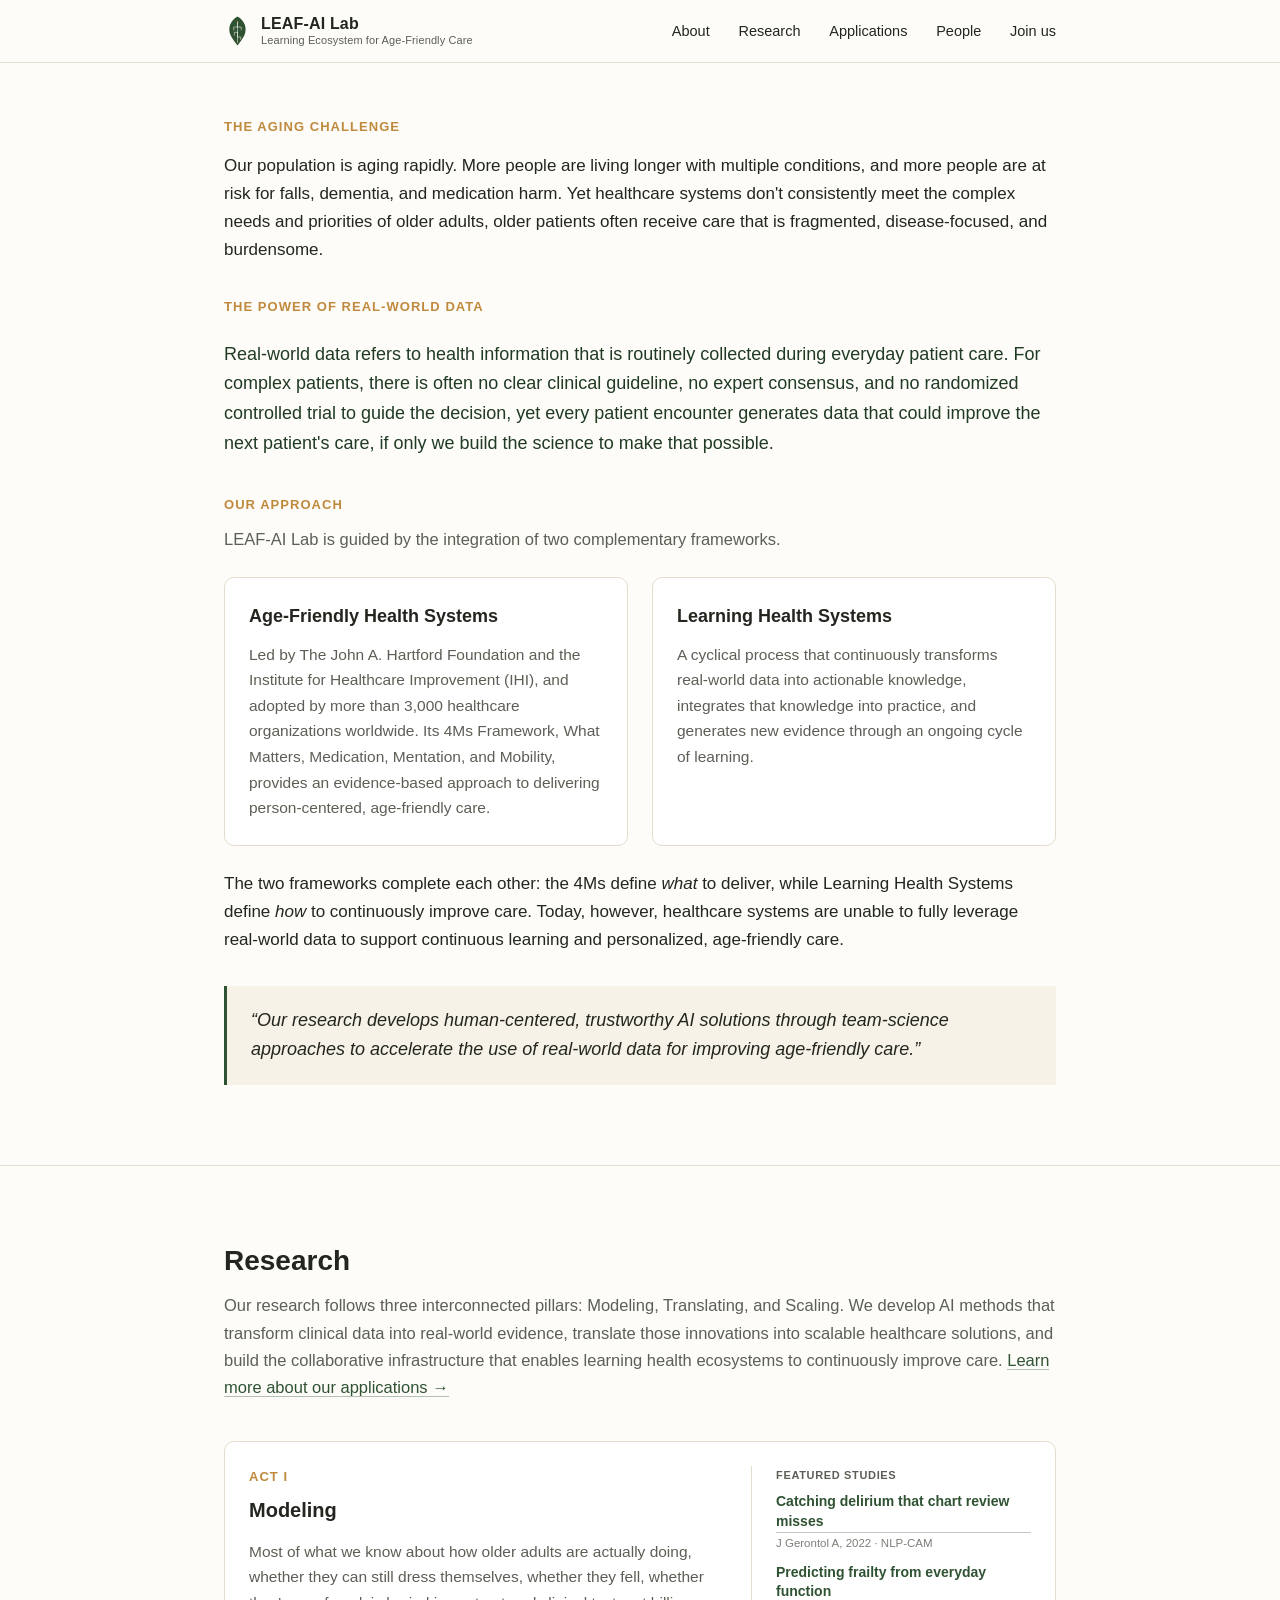
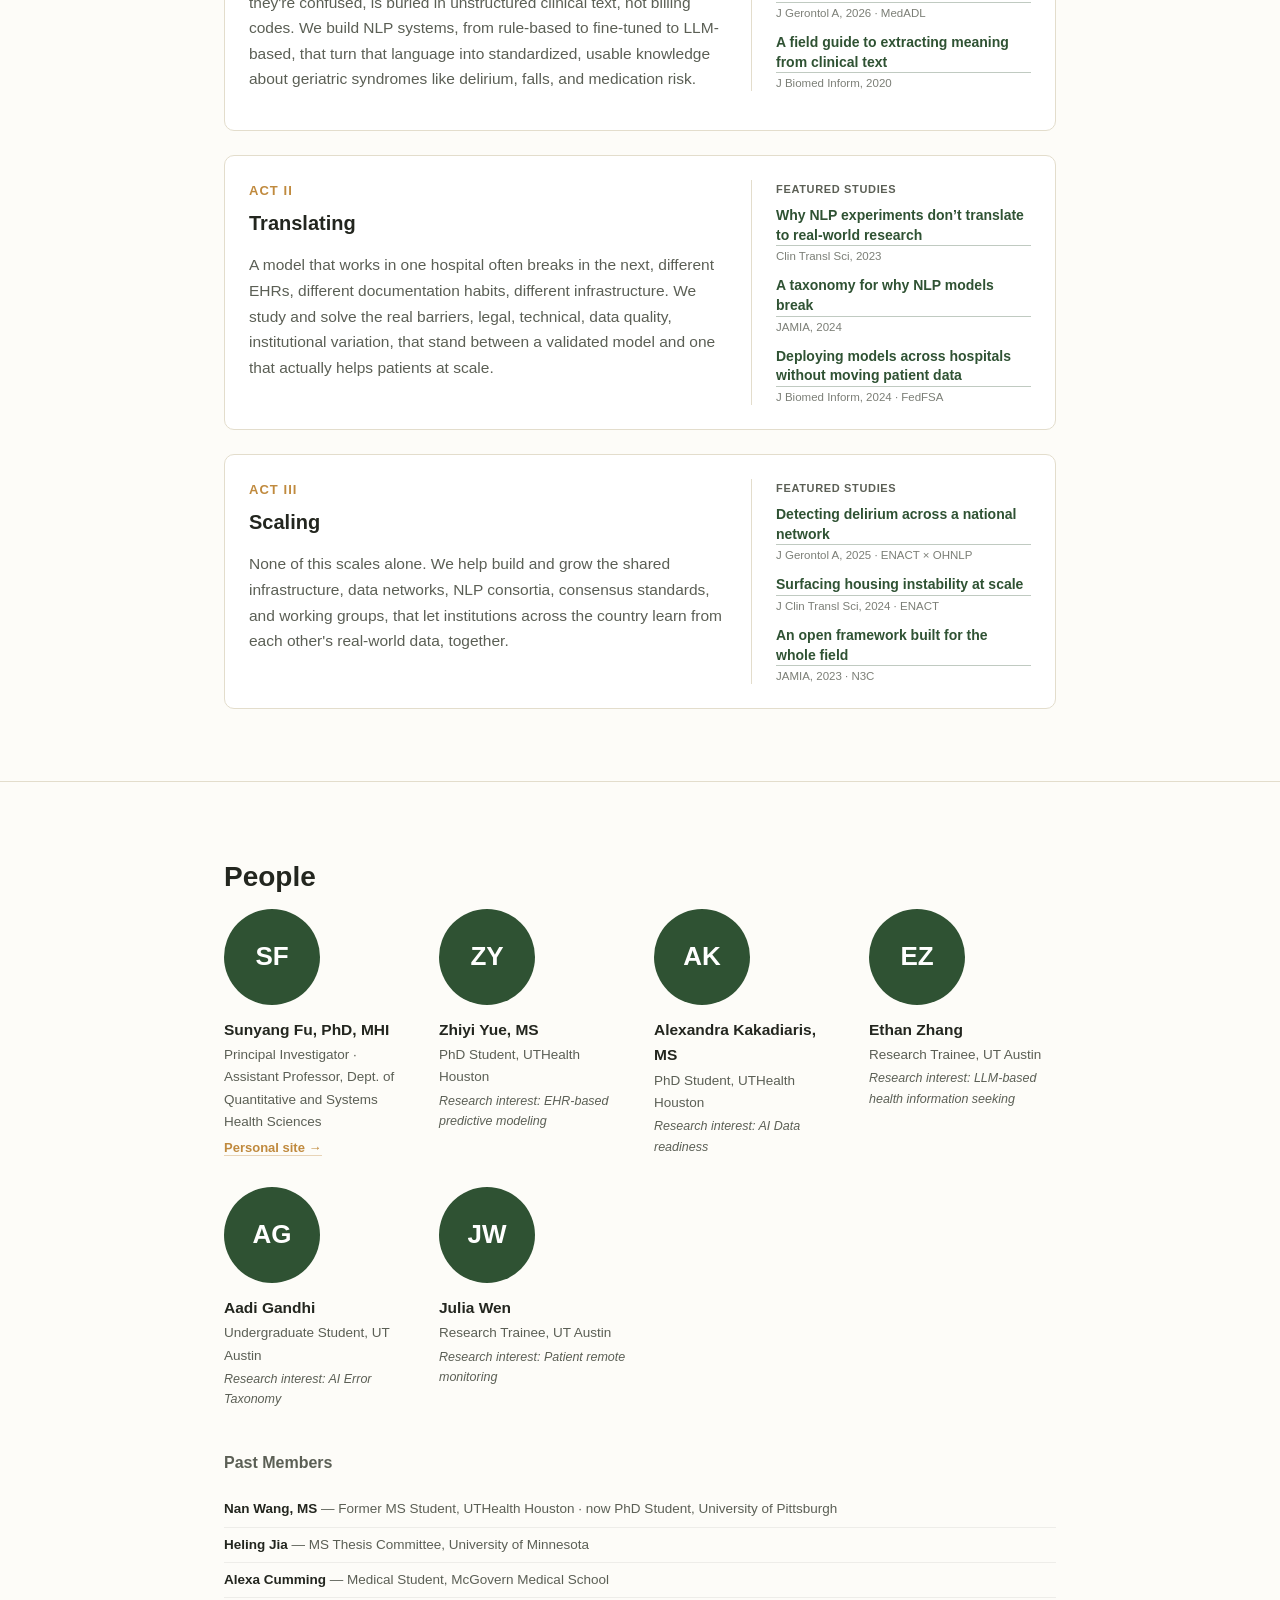
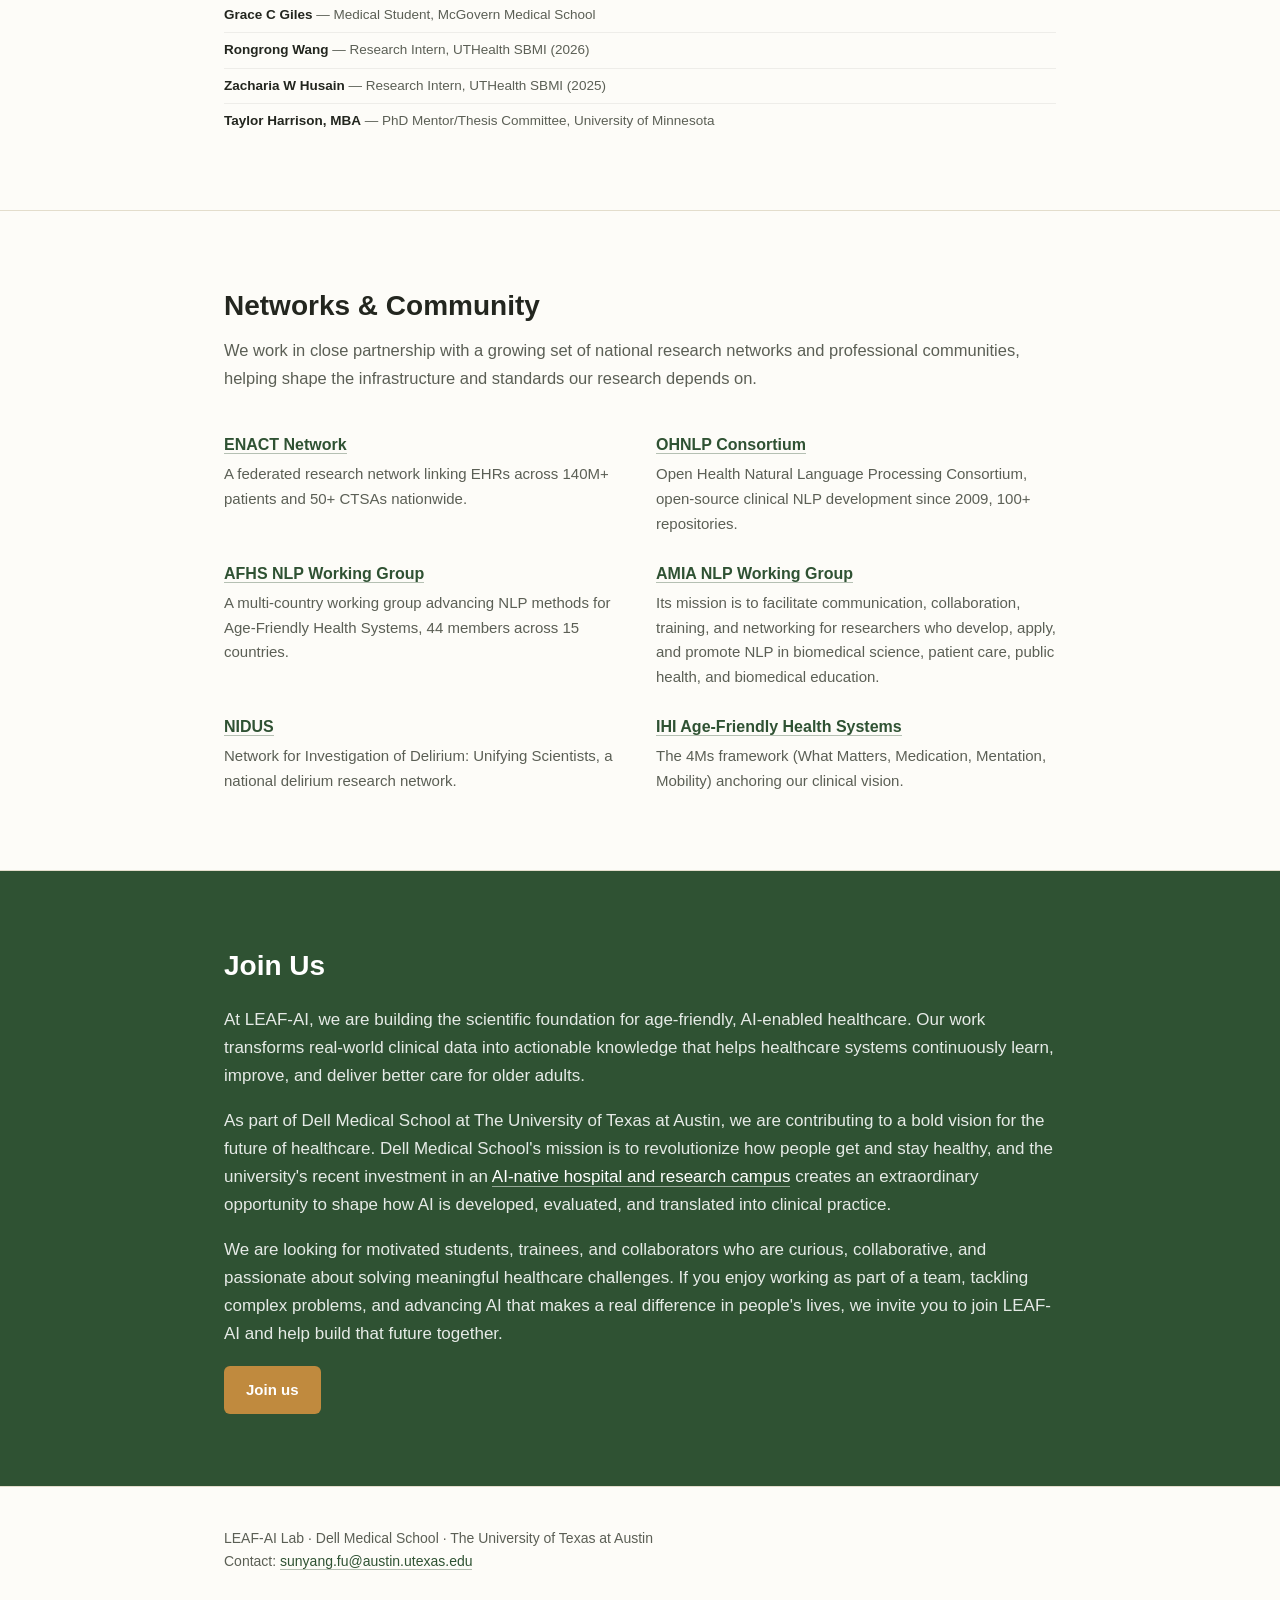
==== commit 2e01e141: "revised people" ====
--- a/docs/index.html
+++ b/docs/index.html
@@ -6,21 +6,21 @@
 <title>LEAF-AI Lab</title>
 <meta name="description" content="LEAF-AI Lab (Learning Ecosystem for Age-Friendly Care), Dell Medical School, The University of Texas at Austin. Human-centered, trustworthy AI for real-world, age-friendly care.">
 <meta name="robots" content="index, follow">
-<link rel="canonical" href="https://leaf-ai-lab.com/">
+<link rel="canonical" href="https://sunyangfu.com/LEAF-AI/">
 
 <meta property="og:type" content="website">
 <meta property="og:site_name" content="LEAF-AI Lab">
 <meta property="og:title" content="LEAF-AI Lab | Dell Medical School, UT Austin">
 <meta property="og:description" content="Learning Ecosystem for Age-Friendly Care: human-centered, trustworthy AI that turns real-world clinical data into better care for older adults.">
-<meta property="og:url" content="https://leaf-ai-lab.com/">
-<meta property="og:image" content="https://leaf-ai-lab.com/og-image.png">
+<meta property="og:url" content="https://sunyangfu.com/LEAF-AI/">
+<meta property="og:image" content="https://sunyangfu.com/LEAF-AI/og-image.png">
 <meta property="og:image:width" content="1200">
 <meta property="og:image:height" content="630">
 
 <meta name="twitter:card" content="summary_large_image">
 <meta name="twitter:title" content="LEAF-AI Lab | Dell Medical School, UT Austin">
 <meta name="twitter:description" content="Learning Ecosystem for Age-Friendly Care: human-centered, trustworthy AI that turns real-world clinical data into better care for older adults.">
-<meta name="twitter:image" content="https://leaf-ai-lab.com/og-image.png">
+<meta name="twitter:image" content="https://sunyangfu.com/LEAF-AI/og-image.png">
 
 <link rel="icon" type="image/svg+xml" href="logo-circuit-leaf.svg">
 <link rel="stylesheet" href="style.css">
@@ -31,8 +31,9 @@
   "@type": "Organization",
   "name": "LEAF-AI Lab",
   "alternateName": "Learning Ecosystem for Age-Friendly Care",
-  "url": "https://leaf-ai-lab.com/",
-  "logo": "https://leaf-ai-lab.com/logo-circuit-leaf.svg",
+  "url": "https://sunyangfu.com/LEAF-AI/",
+  "logo": "https://sunyangfu.com/LEAF-AI/logo-circuit-leaf.svg",
+  "sameAs": ["https://leaf-ai-lab.com/"],
   "description": "LEAF-AI Lab develops human-centered, trustworthy AI solutions through team-science approaches to accelerate the use of real-world data for improving age-friendly care.",
   "parentOrganization": {
     "@type": "CollegeOrUniversity",
@@ -182,23 +183,44 @@
         <div class="avatar">ZY</div>
         <div class="name">Zhiyi Yue, MS</div>
         <div class="role">PhD Student, UTHealth Houston</div>
+        <div class="interest">Research interest: EHR-based predictive modeling</div>
       </div>
       <div class="person">
         <div class="avatar">AK</div>
         <div class="name">Alexandra Kakadiaris, MS</div>
         <div class="role">PhD Student, UTHealth Houston</div>
-      </div>
-      <div class="person">
-        <div class="avatar">NW</div>
-        <div class="name">Nan Wang, MS</div>
-        <div class="role">MS Student, UTHealth Houston</div>
+        <div class="interest">Research interest: AI Data readiness</div>
       </div>
       <div class="person">
         <div class="avatar">EZ</div>
         <div class="name">Ethan Zhang</div>
-        <div class="role">Summer Intern</div>
-      </div>
-    </div>
+        <div class="role">Research Trainee, UT Austin</div>
+        <div class="interest">Research interest: LLM-based health information seeking</div>
+      </div>
+      <div class="person">
+        <div class="avatar">AG</div>
+        <div class="name">Aadi Gandhi</div>
+        <div class="role">Undergraduate Student, UT Austin</div>
+        <div class="interest">Research interest: AI Error Taxonomy</div>
+      </div>
+      <div class="person">
+        <div class="avatar">JW</div>
+        <div class="name">Julia Wen</div>
+        <div class="role">Research Trainee, UT Austin</div>
+        <div class="interest">Research interest: Patient remote monitoring</div>
+      </div>
+    </div>
+
+    <h3 class="past-members-heading">Past Members</h3>
+    <ul class="past-members-list">
+      <li><span class="name">Nan Wang, MS</span> &mdash; Former MS Student, UTHealth Houston &middot; now PhD Student, University of Pittsburgh</li>
+      <li><span class="name">Heling Jia</span> &mdash; MS Thesis Committee, University of Minnesota</li>
+      <li><span class="name">Alexa Cumming</span> &mdash; Medical Student, McGovern Medical School</li>
+      <li><span class="name">Grace C Giles</span> &mdash; Medical Student, McGovern Medical School</li>
+      <li><span class="name">Rongrong Wang</span> &mdash; Research Intern, UTHealth SBMI (2026)</li>
+      <li><span class="name">Zacharia W Husain</span> &mdash; Research Intern, UTHealth SBMI (2025)</li>
+      <li><span class="name">Taylor Harrison, MBA</span> &mdash; PhD Mentor/Thesis Committee, University of Minnesota</li>
+    </ul>
   </div>
 </section>
 
--- a/docs/style.css
+++ b/docs/style.css
@@ -355,7 +355,36 @@
 
 .person .name { font-weight: 600; font-size: 15.5px; margin-bottom: 2px; }
 .person .role { font-size: 13.5px; color: var(--text-muted); }
+.person .interest { font-size: 12.5px; color: var(--text-muted); font-style: italic; margin-top: 2px; }
 .person-link { font-size: 13px; margin-top: 4px; }
+
+.past-members-heading {
+  margin-top: 40px;
+  font-size: 16px;
+  color: var(--text-muted);
+}
+
+.past-members-list {
+  list-style: none;
+  margin: 8px 0 0;
+  padding: 0;
+}
+
+.past-members-list li {
+  font-size: 13.5px;
+  color: var(--text-muted);
+  padding: 6px 0;
+  border-bottom: 1px solid rgba(0,0,0,0.06);
+}
+
+.past-members-list li:last-child {
+  border-bottom: none;
+}
+
+.past-members-list .name {
+  font-weight: 600;
+  color: var(--text, inherit);
+}
 .person-link a { color: var(--amber); font-weight: 600; border-bottom-color: rgba(192,138,62,0.35); }
 
 /* Networks */
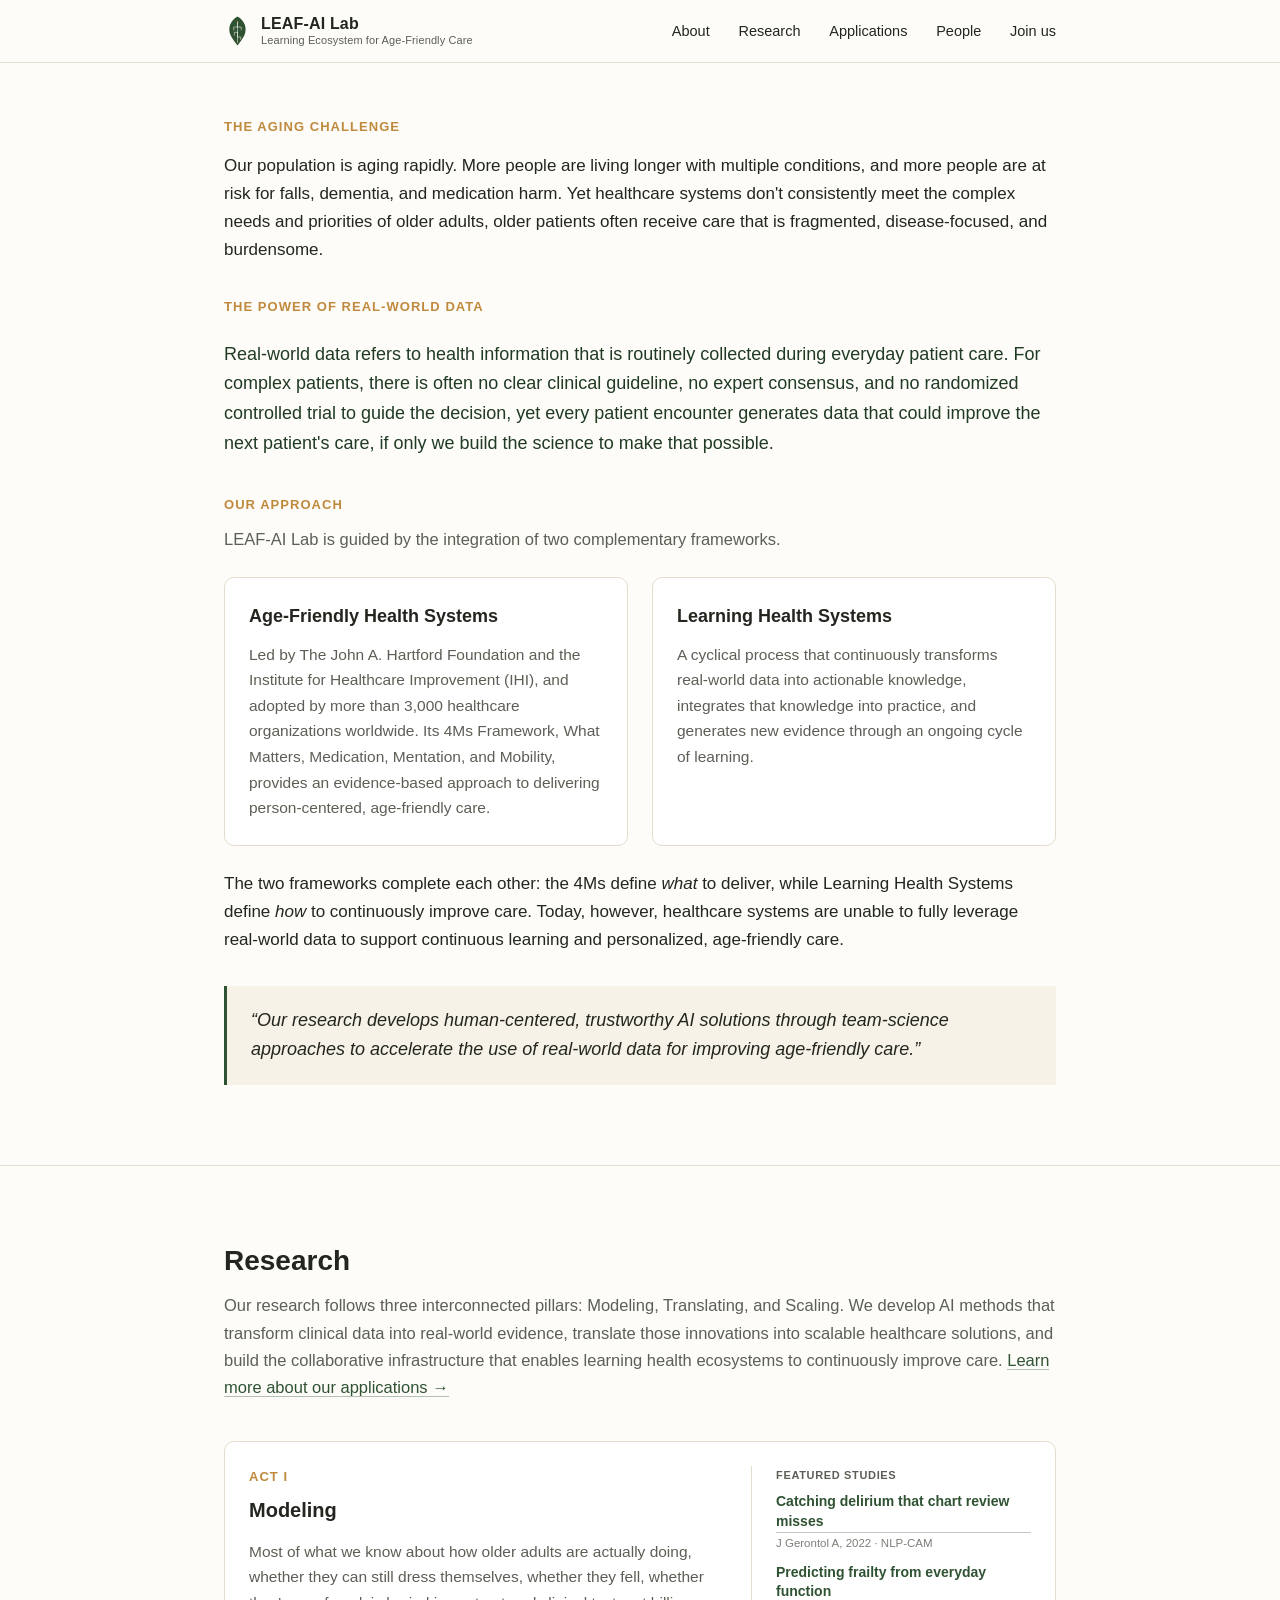
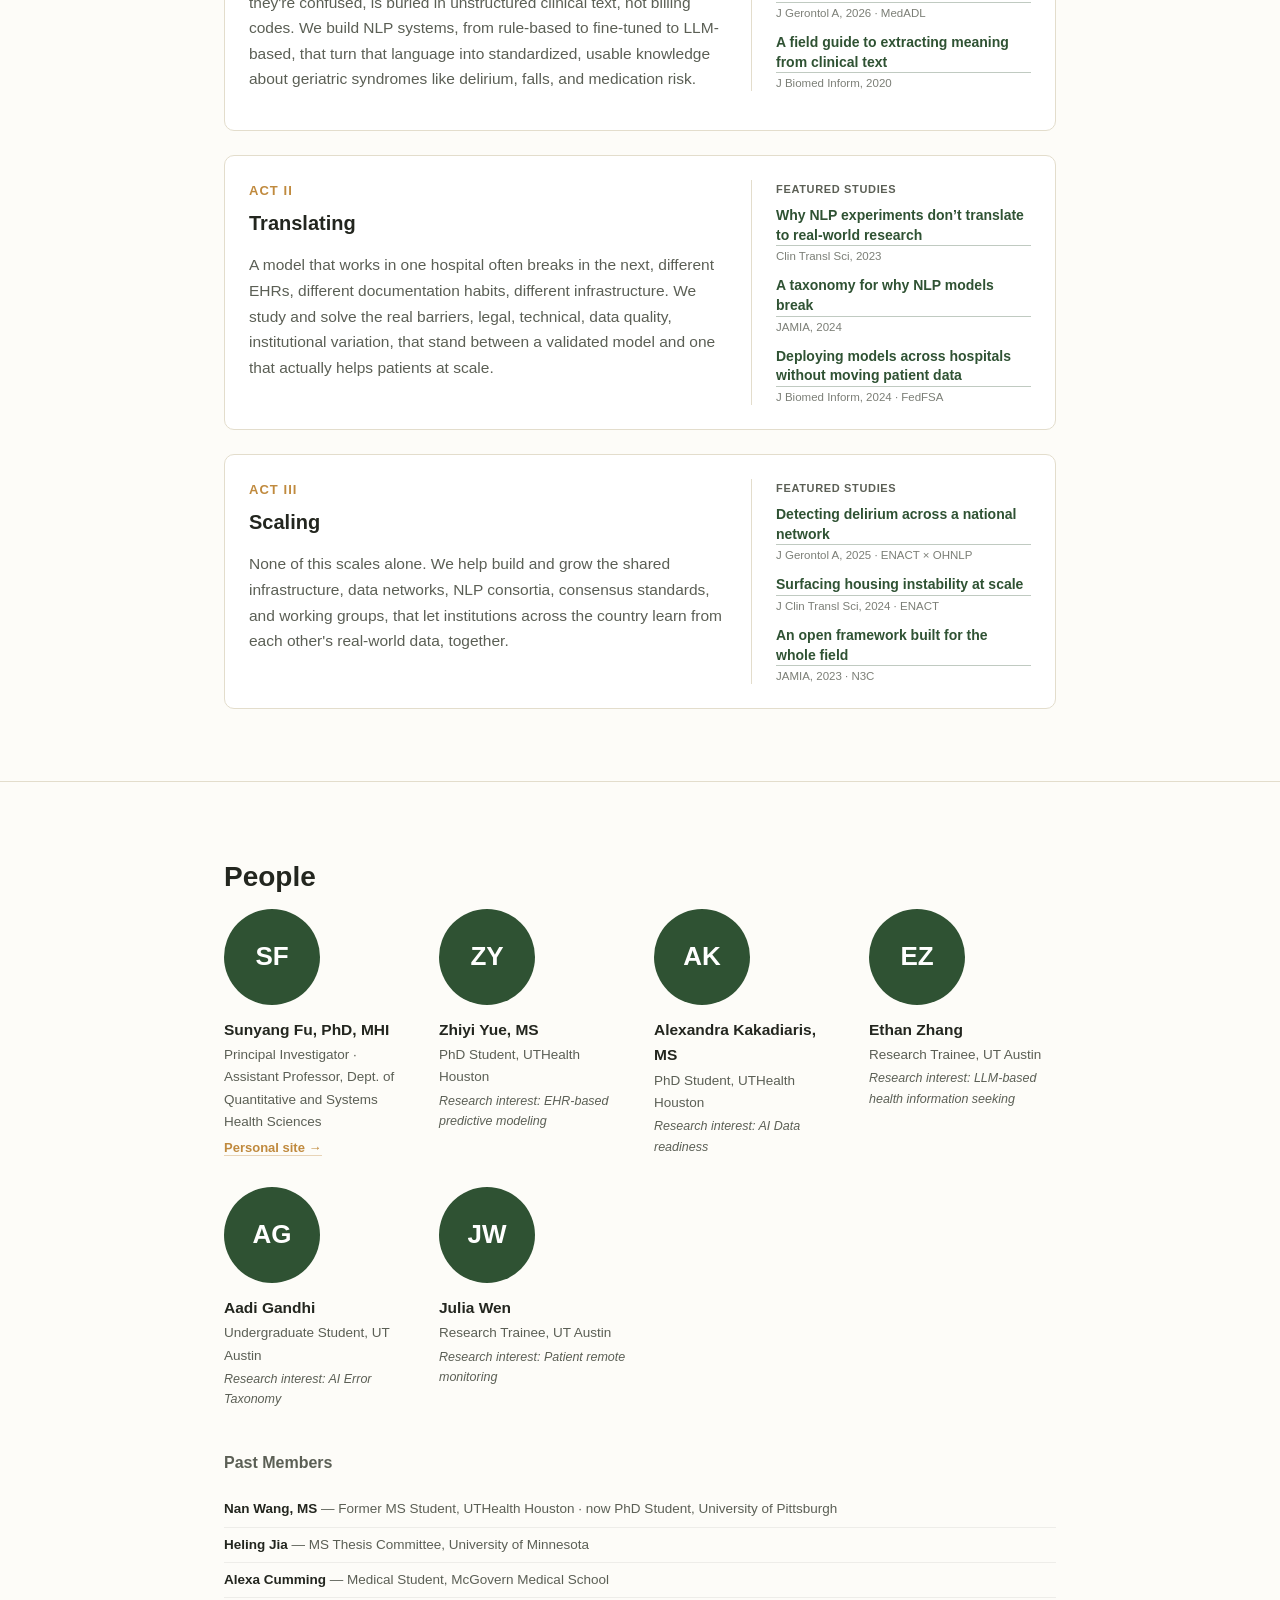
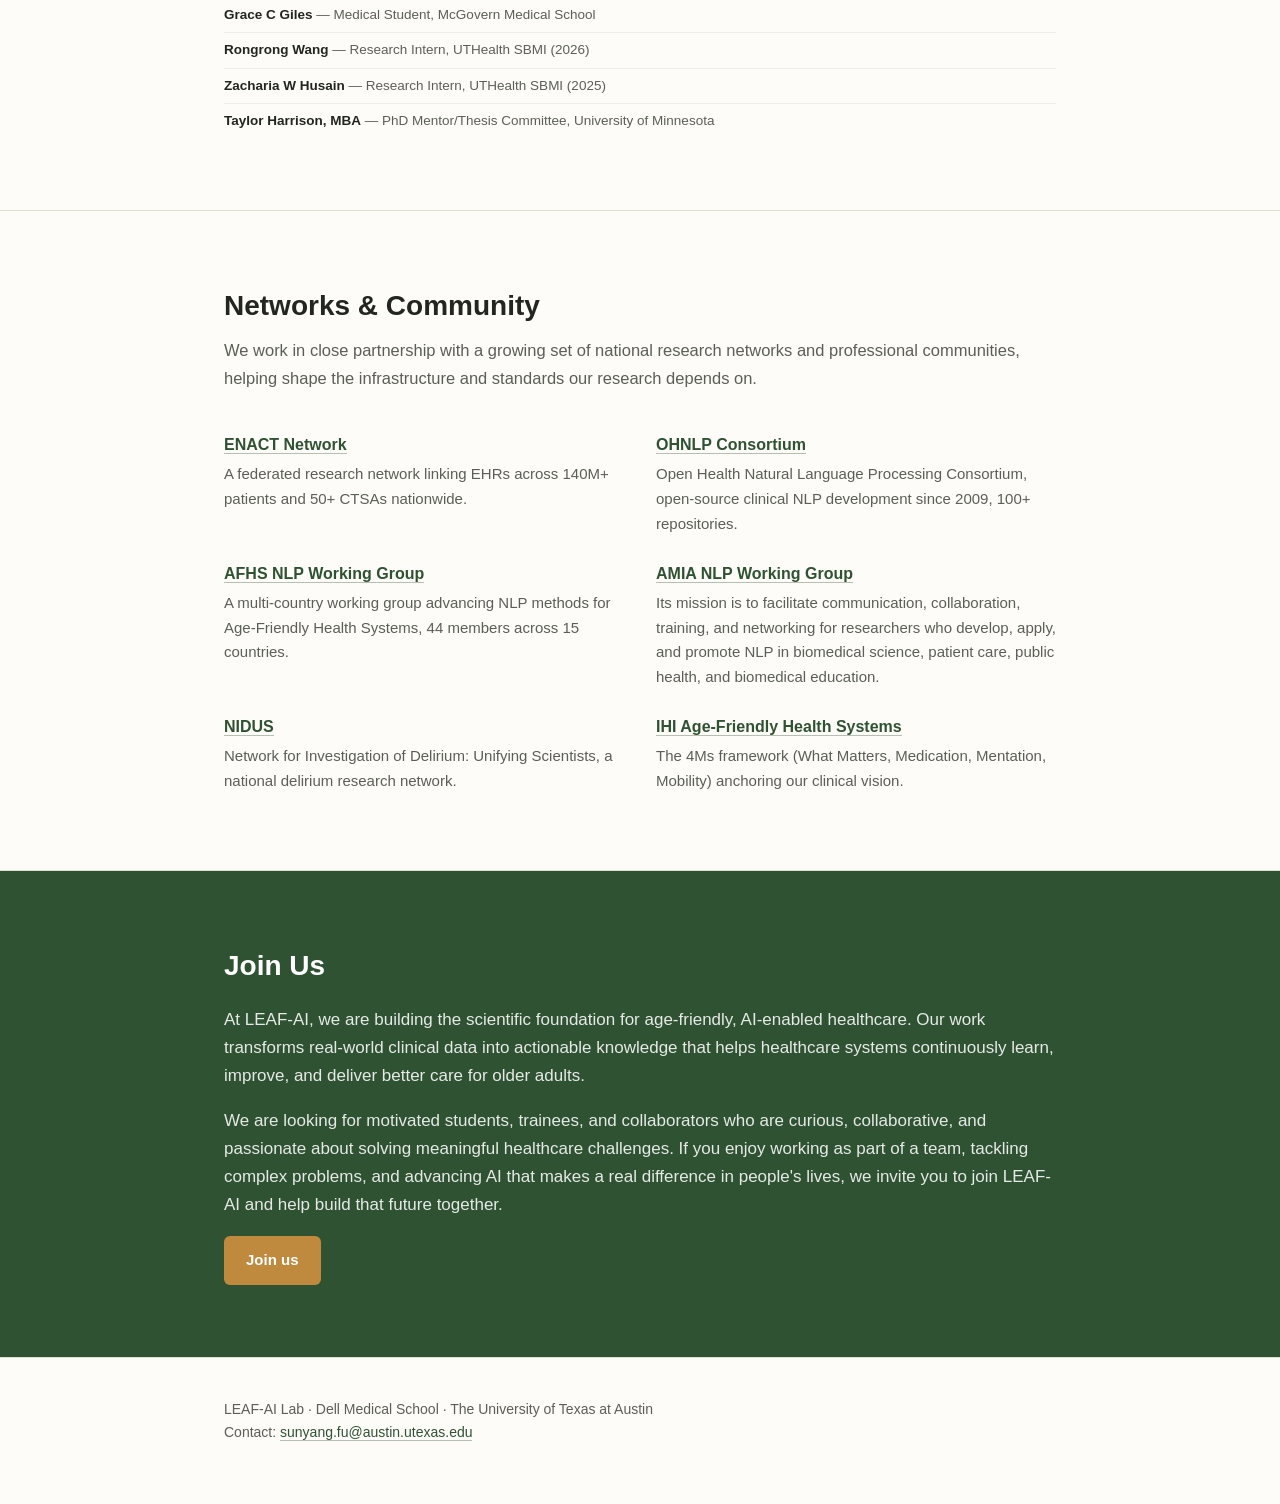
==== commit f954c451: "updated" ====
--- a/docs/index.html
+++ b/docs/index.html
@@ -262,7 +262,6 @@
   <div class="container">
     <h2>Join Us</h2>
     <p>At LEAF-AI, we are building the scientific foundation for age-friendly, AI-enabled healthcare. Our work transforms real-world clinical data into actionable knowledge that helps healthcare systems continuously learn, improve, and deliver better care for older adults.</p>
-    <p>As part of Dell Medical School at The University of Texas at Austin, we are contributing to a bold vision for the future of healthcare. Dell Medical School's mission is to revolutionize how people get and stay healthy, and the university's recent investment in an <a href="https://hitconsultant.net/2026/04/21/ut-austin-dell-medical-center-ai-native-hospital-750m-gift/" target="_blank" rel="noopener">AI-native hospital and research campus</a> creates an extraordinary opportunity to shape how AI is developed, evaluated, and translated into clinical practice.</p>
     <p>We are looking for motivated students, trainees, and collaborators who are curious, collaborative, and passionate about solving meaningful healthcare challenges. If you enjoy working as part of a team, tackling complex problems, and advancing AI that makes a real difference in people's lives, we invite you to join LEAF-AI and help build that future together.</p>
     <div class="cta-row">
       <a class="btn btn-primary" href="mailto:sunyang.fu@austin.utexas.edu">Join us</a>
